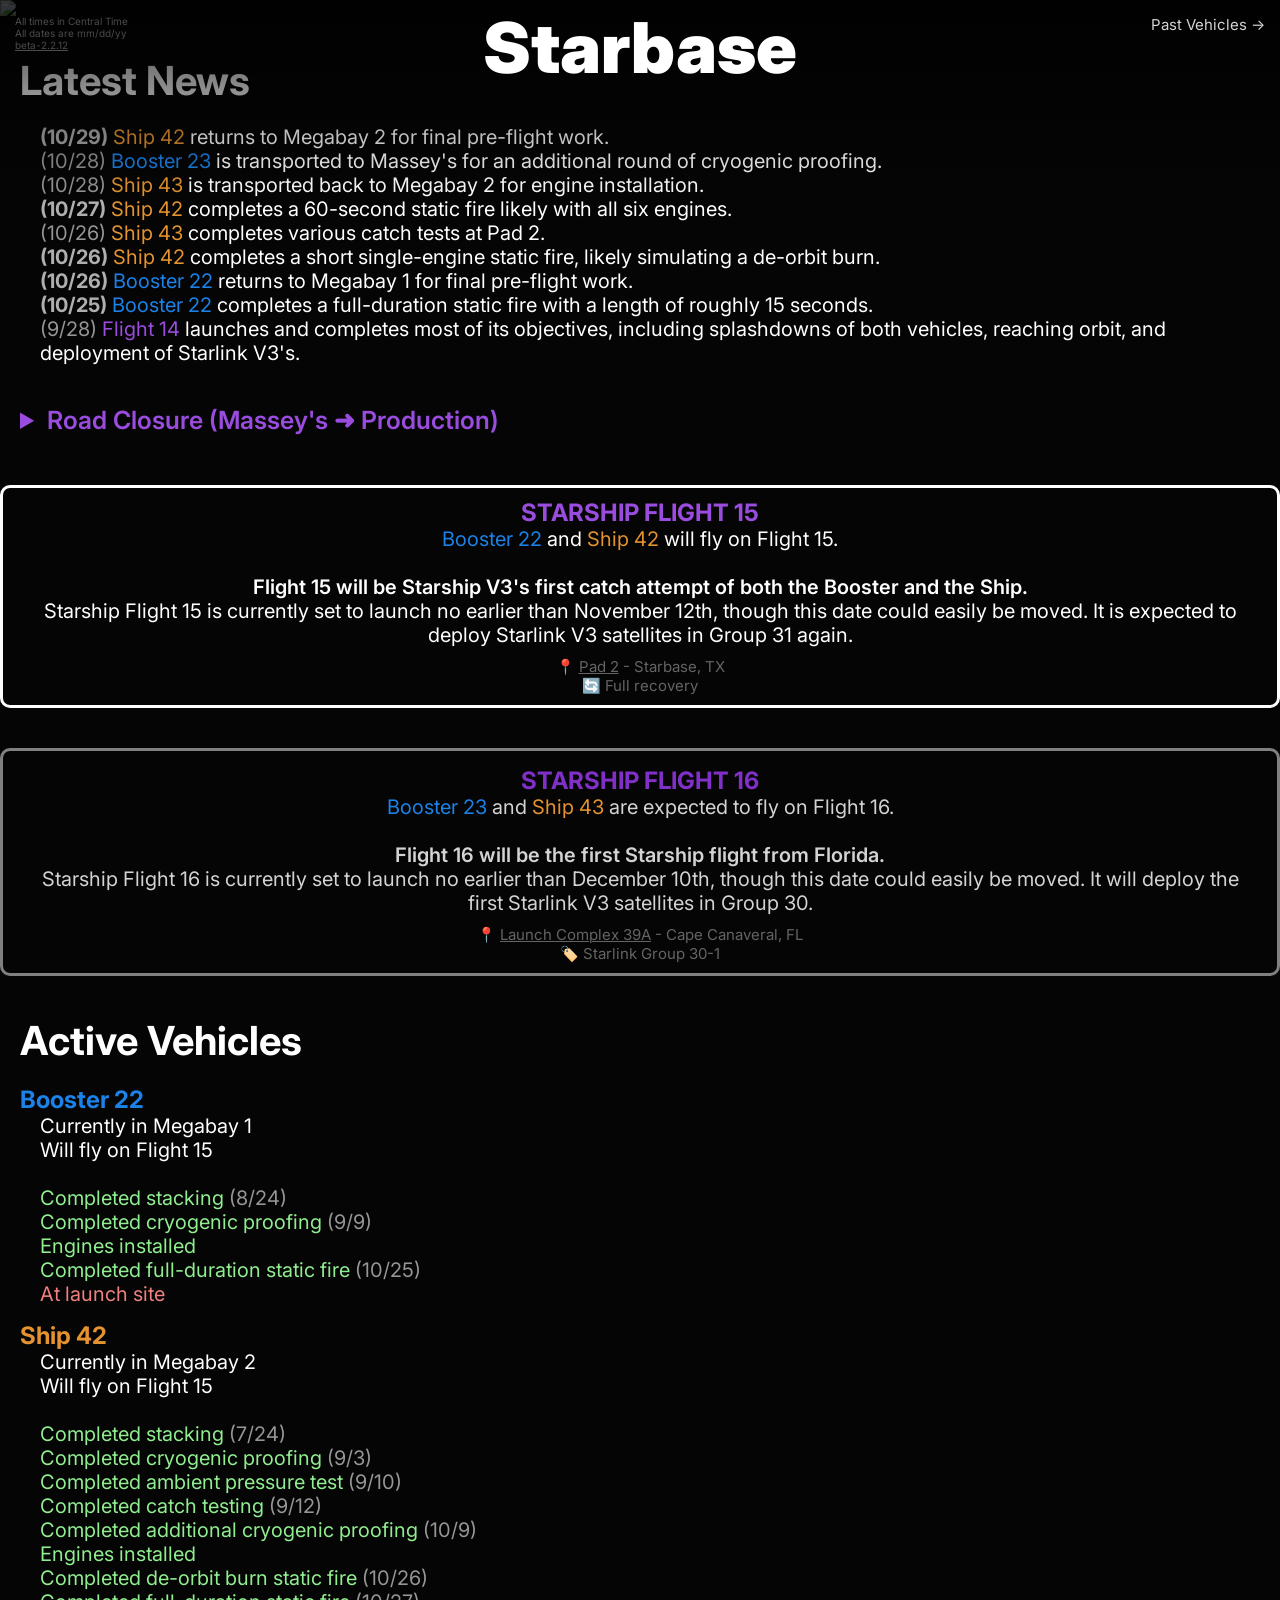
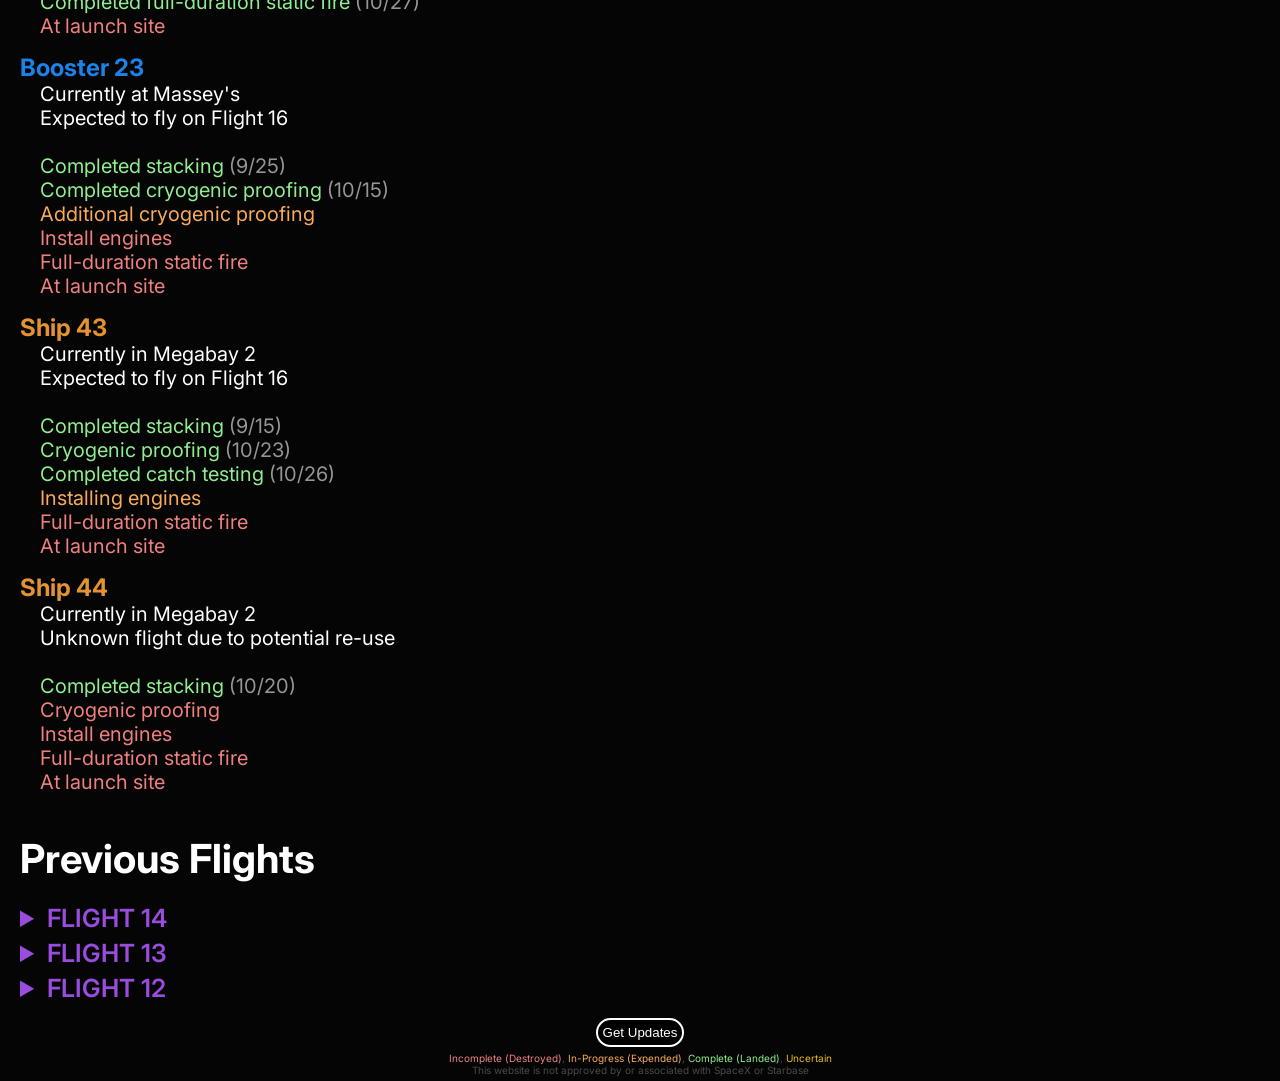
==== index.html @ aafb1eaa "beta-2.2.12 Flight 15 NET moved to November 12th" ====
<!DOCTYPE html>
<html>
<head>
<title>Starbase Updates</title>
<meta name="viewport" content="width=device-width, initial-scale=1.0">
<link href="https://fonts.googleapis.com/css2?family=Inter:ital,opsz,wght@0,14..32,100..900;1,14..32,100..900&family=Noto+Sans:ital,wght@0,100..900;1,100..900&display=swap" rel="stylesheet">
<link rel="stylesheet" href="stylesheet.css">
</head>

<body>
<div class="h-wrapper">
    <img src="img/none.png" class="headerimg">
    <h1>Starbase</h1>
    <p>All times in Central Time<br>All dates are mm/dd/yy<br><a href="https://github.com/BunkeredG/starbase-updates" class="a-source" id="ver-header"></a></p>
    <p class="right expand11"><a href="past-vehicles.html" class="a-wrapper a-whiten">Past Vehicles -></a></p>
</div>

<div class="fixed-header">
    <p id="id1" class="carousel"></p>
    <p id="id2" class="carousel"></p>
    <h2>Starbase</h2>
    <p class="right expand11"><a href="past-vehicles.html" class="a-wrapper a-whiten">Past Vehicles -></a></p>
</div>

<div id="update-banner" class="update-banner" style="cursor: pointer;" hidden>Page updated since last visit. Refresh for latest updates</div>

<div>
<h2>Latest News</h2>
<p class="n-item"><span class="b n-date">(10/29)</span> <span class="ship">Ship 42</span> returns to Megabay 2 for final pre-flight work.</p>
<p class="n-item"><span class="n-date">(10/28)</span> <span class="booster">Booster 23</span> is transported to Massey's for an additional round of cryogenic proofing.</p>
<p class="n-item"><span class="n-date">(10/28)</span> <span class="ship">Ship 43</span> is transported back to Megabay 2 for engine installation.</p>
<p class="n-item"><span class="b n-date">(10/27)</span> <span class="ship">Ship 42</span> completes a 60-second static fire likely with all six engines.</p>
<p class="n-item"><span class="n-date">(10/26)</span> <span class="ship">Ship 43</span> completes various catch tests at Pad 2.</p>
<p class="n-item"><span class="b n-date">(10/26)</span> <span class="ship">Ship 42</span> completes a short single-engine static fire, likely simulating a de-orbit burn.</p>
<p class="n-item"><span class="b n-date">(10/26)</span> <span class="booster">Booster 22</span> returns to Megabay 1 for final pre-flight work.</p>
<p class="n-item"><span class="b n-date">(10/25)</span> <span class="booster">Booster 22</span> completes a full-duration static fire with a length of roughly 15 seconds.</p>
<p class="n-item"><span class="n-date">(9/28)</span> <span class="launch">Flight 14</span> launches and completes most of its objectives, including splashdowns of both vehicles, reaching orbit, and deployment of Starlink V3's.</p>
</div>

<div id="closures">
<!-- <h3 class="launch">No planned closures</h3> -->

<!-- <details>
<summary class="dropdown-hover mayor-order">Mayor's Order</summary>
<pre>
<b>DATE</b> - September 28th, 4:00 AM to 10:00 AM
<b>PURPOSE</b> - Closure of road & beach access for the launch of Starship Flight 14
</pre>
</details> -->

<!-- <details>
<summary class="dropdown-hover">Road Closure (Pad -> Production)</summary>
<pre>
<b>DATE</b> - m d, xx:xx-xx:xx
<b>PURPOSE</b> - 
</pre>
</details> -->

<!-- <details>
<summary class="dropdown-hover beach-closure">Beach Closure</summary>
<pre>
<b>DATE</b> - m d, xx:xx-xx:xx
<b>PURPOSE</b> - 
</pre>
</details> -->
</div>

<div class="firstdiv centered-div">
<h3 class="launch">STARSHIP FLIGHT 15</h3>
<pre>
<span class="booster">Booster 22</span> and <span class="ship">Ship 42</span> will fly on Flight 15.

<b>Flight 15 will be Starship V3's first catch attempt of both the Booster and the Ship.</b><br>Starship Flight 15 is currently set to launch no earlier than November 12th, though this date could easily be moved. It is expected to deploy Starlink V3 satellites in Group 31 again.
<span class="p-sub sub-detail">📍 <a href="https://maps.app.goo.gl/tzyv1QAm8WyZ58Kr8" class="a-sub">Pad 2</a> - Starbase, TX<br>🔄 Full recovery</span></pre>
</div>

<div class="centered-div alt-centered-div">
<h3 class="launch">STARSHIP FLIGHT 16</h3>
<pre>
<span class="booster">Booster 23</span> and <span class="ship">Ship 43</span> are expected to fly on Flight 16.

<b>Flight 16 will be the first Starship flight from Florida.</b><br>Starship Flight 16 is currently set to launch no earlier than December 10th, though this date could easily be moved. It will deploy the first Starlink V3 satellites in Group 30.
<span class="p-sub sub-detail">📍 <a href="https://maps.app.goo.gl/aYxiTyx2fk4YAPZq9" class="a-sub">Launch Complex 39A</a> - Cape Canaveral, FL<br>🏷️ Starlink Group 30-1</span></pre>
</div>

<!-- <h3 class="launch">STARSHIP FLIGHT <span class="countdown" id="starship"></span></h3> -->
<!-- 📍 location<br>📅 date<br>🔄 return<br>🏷️ alias -->
<!-- <span class="p-small">Sources: <a href="https://www.fly.faa.gov/adv/adv_spt" target="_blank" class="a-source">FAA</a></span> -->
<!-- OLP-2 https://maps.app.goo.gl/tzyv1QAm8WyZ58Kr8, 39-A https://maps.app.goo.gl/aYxiTyx2fk4YAPZq9, OLP-1 https://maps.app.goo.gl/MtWHfqEe3jegbGAe9 -->

<div>
<h2>Active Vehicles</h2>

<h3 class="booster">Booster 22</h3>
<pre>
Currently in Megabay 1
Will fly on Flight 15

<span class="complete">Completed stacking <span class="n-date">(8/24)</span>
Completed cryogenic proofing <span class="n-date">(9/9)</span>
Engines installed
Completed full-duration static fire <span class="n-date">(10/25)</span></span>
<span class="incomplete">At launch site</span>
</pre>

<h3 class="ship">Ship 42</h3>
<pre>
Currently in Megabay 2
Will fly on Flight 15

<span class="complete">Completed stacking <span class="n-date">(7/24)</span>
Completed cryogenic proofing <span class="n-date">(9/3)</span>
Completed ambient pressure test <span class="n-date">(9/10)</span>
Completed catch testing <span class="n-date">(9/12)</span>
Completed additional cryogenic proofing <span class="n-date">(10/9)</span>
Engines installed
Completed de-orbit burn static fire <span class="n-date">(10/26)</span>
Completed full-duration static fire <span class="n-date">(10/27)</span></span>
<span class="incomplete">At launch site</span>
</pre>

<h3 class="booster">Booster 23</h3>
<pre>
Currently at Massey's
Expected to fly on Flight 16

<span class="complete">Completed stacking <span class="n-date">(9/25)</span>
Completed cryogenic proofing <span class="n-date">(10/15)</span></span>
<span class="in-progress">Additional cryogenic proofing</span>
<span class="incomplete">Install engines
Full-duration static fire
At launch site</span>
</pre>

<h3 class="ship">Ship 43</h3>
<pre>
Currently in Megabay 2
Expected to fly on Flight 16

<span class="complete">Completed stacking <span class="n-date">(9/15)</span>
Cryogenic proofing <span class="n-date">(10/23)</span>
Completed catch testing <span class="n-date">(10/26)</span></span>
<span class="in-progress">Installing engines</span>
<span class="incomplete">Full-duration static fire
At launch site</span>
</pre>

<h3 class="ship">Ship 44</h3>
<pre>
Currently in Megabay 2
Unknown flight due to potential re-use

<span class="complete">Completed stacking <span class="n-date">(10/20)</span></span>
<span class="incomplete">Cryogenic proofing
Install engines
Full-duration static fire
At launch site</span>
</pre>
</div>

<!-- <div>
<h2>Stands</h2>
<pre>
<b class="booster">Booster Cryo</b> -
<b class="booster">Booster Transport</b> -
<b class="ship">Ship Cryo</b> -
<b class="ship">Ship Transport</b> -
<b class="ship">Ship Static Fire</b> -
</pre>
</div> -->

<div>
<h2>Previous Flights</h2>
<details>
<summary class="dropdown-hover">FLIGHT 14</summary>
<pre>
<a class="a-none" href="past-vehicles.html#booster-21"><span class="in-progress">Booster 21</span></a> and <a class="a-none" href="past-vehicles.html#ship-41"><span class="in-progress">Ship 41</span></a> flew on Flight 14 on September 28th, 2026.

Flight 14 was the first orbital flight of Starship. Booster 21 lost one engine during the ascent burn and another during an otherwise successful boostback burn. It then executed a successful landing burn and simulated being caught by the chopsticks, a first for Starship V3. Ship 41, even though it lost one of its RVAC engines, successfully reached orbit and deployed the first operational Starlink V3 satellites. Ship 41 only completed 2 of its planned 6 orbits due to a lack of confidence in the stability of the remaining engines. It completed its deobrit burn and splashed down off the coast of Hawaii, a planned contingency location.
</pre>
</details>

<details>
<summary class="dropdown-hover">FLIGHT 13</summary>
<pre>
<a class="a-none" href="past-vehicles.html#booster-20"><span class="incomplete">Booster 20</span></a> and <a class="a-none" href="past-vehicles.html#ship-40"><span class="retired">Ship 40</span></a> flew on Flight 13 on July 24th, 2026.

Flight 13 was the second test of Starship V3. Booster 20 completed most of its boostback burn, shutting down near the end due to potential ice clogging, and then failed to relight 5 of the planned 13 engines for its landing burn, resulting in a hard splashdown. Ship 40 successfully deployed real Starlink V3 satellites (though, since the flight path was suborbital, they did not join the constellation) for the first time, relit an engine in space, and splashed down in the Indian Ocean soft enough to remain in one piece.
</pre>
</details>

<details>
<summary class="dropdown-hover">FLIGHT 12</summary>
<pre>
<a class="a-none" href="past-vehicles.html#booster-19"><span class="incomplete">Booster 19</span></a> and <a class="a-none" href="past-vehicles.html#ship-39"><span class="in-progress">Ship 39</span></a> flew on Flight 12 on May 22nd, 2026.

Flight 12 was the first test flight of Starship V3. One Raptor 3 engine flamed out on ascent and, after stage separation, Booster 19 was unable to perform its boostback burn. One of Ship 39's RVAC engines flamed out on ascent, but despite that the rest of the flight was successful, deploying dummy Starlink V3 satellites before splashing down in the Indian Ocean.
</pre>
</details>
</div>

<div class="footer">
<button class="f-button" id="permissions">Get Updates</button>
<p class="p-small"><span class="incomplete">Incomplete (Destroyed)</span>, <span class="in-progress">In-Progress (Expended)</span>, <span class="complete">Complete (Landed)</span>, <span style="color: rgb(235, 188, 18);">Uncertain</span></p>
<p class="p-small">This website is not approved by or associated with SpaceX or Starbase</p>
</div>

<script src="script.js"></script>
</body>
</html>
---- stylesheet.css ----
html {
    -webkit-text-size-adjust: 100%;
    text-size-adjust: 100%;
    font-family: 'Inter';
}

body {
    background-color: rgb(5, 5, 5);
    color: white;
    margin: 0;
}

h1 {
    text-align: center;
    color: white;
    font-weight: 900;
    font-size: clamp(28px, 8vw, 70px);
    position: absolute;
    z-index: 10;
    top: 5px;
    left: 50%;
    transform: translateX(-50%);
    width: fit-content;
    margin: 0;
}

h2 {
    font-size: 40px;
    font-weight: 700;
    margin-bottom: 20px;
}

h3 {
    font-size: 24px;
    margin-top: 15px;
    margin-bottom: 0;
}

.update-banner {
    text-align: center;
    margin-top: 20px;
    font-size: 30px;
    font-weight: 700;
    padding: 5px;
    background-color: darkgoldenrod;
}

.carousel {
    opacity: 0;
    visibility: hidden;
    pointer-events: none;
    transition: opacity 1s, visibility 1s;
}

.carousel.visible {
    opacity: 1;
    visibility: visible;
    transition: opacity 2s, visibility 2s;
}

.fixed-header {
    opacity: 0;
    visibility: hidden;
    transition: opacity 0.2s, visibility 0.2s;
    background-color: rgb(0, 0, 0);
    position: fixed;
    z-index: 14;
    top: 0;
    left: 0;
    right: 0;
    height: 50px;
    margin: 0;
    padding: 5px 0;
    border-bottom: 1px white dashed;
}

.fixed-header.visible {
    opacity: 1;
    visibility: visible;
}

.fixed-header h2 {
    text-align: center;
    font-size: clamp(28px, 8vw, 40px);
    position: absolute;
    z-index: 15;
    left: 50%;
    top: 50%;
    transform: translate(-50%, -50%);
    width: fit-content;
    margin: 0;
}

.fixed-header p {
    font-size: clamp(5px, 3vw, 15px);
    z-index: 15;
    position: absolute;
    top: 50%;
    left: 15px;
    right: 0;
    margin: 0;
    width: fit-content;
    transform: translateY(-50%);
}

.fixed-header .right {
    text-align: right;
    position: absolute;
    left: auto;
    right: 15px;
}

.h-wrapper p {
    font-size: clamp(5px, 2vw, 10px);
    color: rgb(75, 75, 75);
    position: absolute;
    z-index: 10;
    top: 15px;
    left: 15px;
    right: 0;
    margin: 0;
    width: fit-content;
}

.a-wrapper {
    font-size: clamp(10px, 2vw, 15px);
    text-decoration: none;
}

.h-wrapper .right {
    text-align: right;
    left: auto;
    right: 15px;
}

.n-item {
    font-family: 'Inter';
    font-weight: 400;
    font-size: 20px;
    margin-top: 0;
    margin-bottom: 10px;
    white-space: pre-wrap;
    word-wrap: break-word;
    padding-left: 1em;
    margin: 0;
}

@media (max-width: 600px) {
    .n-item {
        margin-bottom: 1em;
    }
}

.n-date {
    color: rgb(150, 150, 150);
}

.b {
    font-weight: 700;
    color: rgb(175, 175, 175);
}

.sub-detail {
    display: block;
    color: rgb(75, 75, 75);
    padding-top: 10px;
    margin-block: 0;
}

img {
    width: 100%;
    height: auto;
}

details {
    margin-top: 5px;
    margin-bottom: 5px;
    width: fit-content;
}

.dropdown-hover {
    cursor: pointer;
}

summary {
    font-weight: 600;
    font-size: 25px;
    width: fit-content;
    color: #994cde;
    -webkit-user-select: none; /* Safari */
    -ms-user-select: none; /* IE 10 and IE 11 */
    user-select: none; /* Standard syntax */
    transition: 0.4s;
    scale: 1;
}

@media (hover: hover) and (pointer: fine) {
    summary:hover {
        scale: 1.03;
    }

    .mayor-order:hover {
        color: #eb52a1;
    }

    .beach-closure:hover {
        color: #f063d8;
    }

    summary:hover {
        color: #b974f5;
    }

    .ship-hover:hover {
        color: #eba652;
    }

    .booster-hover:hover {
        color: #3e98f2;
    }

    .f-button:hover {
        color: black;
        background-color: white;
        scale: 1.1;
        cursor: pointer;
    }

    .grow-link:hover {
        scale: 1.05;
        color: rgb(80, 147, 235);
    }

    .expand11:hover {
        cursor: pointer;
        scale: 1.1;
    }

    .a-whiten:hover {
        color: white;
    }
}

.mayor-order {
    color: #e8258a;
}

.beach-closure {
    color: #d73cbd;
}

pre {
    font-family: 'Inter';
    font-weight: 400;
    font-size: 20px;
    margin-top: 0;
    margin-bottom: 10px;
    white-space: pre-wrap;
    word-wrap: break-word;
    padding-left: 1em;
}

.centered-div pre {
    padding-left: 0;
}

b {
    font-weight: 600;
}

.h-wrapper {
    position: relative;
    margin: 0;
    padding: 0;
}

.h-wrapper::after {
    content: '';
    position: absolute;
    top: 0;
    left: 0;
    right: 0;
    height: 200px;
    background: linear-gradient(to bottom, rgba(0, 0, 0, 0.8), transparent);
    pointer-events: none;
    z-index: 1;
}

.headerimg {
    display: block;
}

.firstdiv {
    margin-top: 50px;
}

div {
    margin-top: 40px;
    padding: 0 20px;
}

.centered-div {
    text-align: center;
    border: 3px white solid;
    border-radius: 10px;
}

.centered-div h3 {
    margin: 0;
    padding-top: 10px;
}

.alt-centered-div {
    border: 3px gray solid;
    padding-top: 5px;
}

.alt-centered-div h3 {
    color: #802fc7;
}

.alt-centered-div pre {
    color: lightgray;
}

.f-button {
    margin: auto;
    margin-top: 10px;
    margin-bottom: 5px;
    display: block;
    padding: 5px;
    border-radius: 15px;
    background-color: black;
    border: 2px white solid;
    color: white;
    scale: 1;
    transition: 0.2s;
}

.footer {
    margin-top: 15px;
    text-align: center;
    padding-bottom: 5px;
}

.booster {
    color: #1b82e8;
}

.ship {
    color: #e49330;
}

.launch {
    color: #994cde;
}

.launchpad {
    color: #e14040
}

.countdown {
    color: rgb(17, 207, 228);
}

.p-small {
    color: rgb(75, 75, 75);
    font-size: 10px;
    margin: 0;
}

.p-sub {
    color: rgb(100, 100, 100);
    font-size: 15px;
    margin: 0;
}

a {
    color: lightgray;
    text-decoration-color: lightgray;
    text-decoration-thickness: 1px;
}

.a-source {
    color: rgb(75, 75, 75);
    text-decoration-color: rgb(75, 75, 75);
}

.a-none {
    color: auto;
    text-decoration-color: auto;
}

.a-sub {
    color: rgb(100, 100, 100);
    text-decoration-color: rgb(100, 100, 100);
}

.grow-link {
    scale: 1;
    color: auto;
    transition: 0.3s;
}

.complete {
    color: lightgreen;
}

.in-progress {
    color: rgb(249, 170, 91);
}

.incomplete {
    color: lightcoral
}

.uncertain {
    color: rgb(235, 188, 18);
    font-style: italic;
}

.if-necessary {
    color: rgb(188, 21, 191);
    font-style: italic;
}

.retired {
    color: rgb(155, 155, 155);
}

.booster-s {
    color: rgb(54, 184, 228);
}

.ship-s {
    color: rgb(237, 162, 101);
}

.booster-launch-p {
    font-weight: 500;
    color: rgb(192, 233, 248);
}

.ship-launch-p {
    font-weight: 500;
    color: rgb(248, 214, 192)
}

.expand11 {
    display: inline-block;
    scale: 1;
    transition: 0.3s;
}

.a-whiten {
    color: lightgray;
    transition: 0.3s;
}
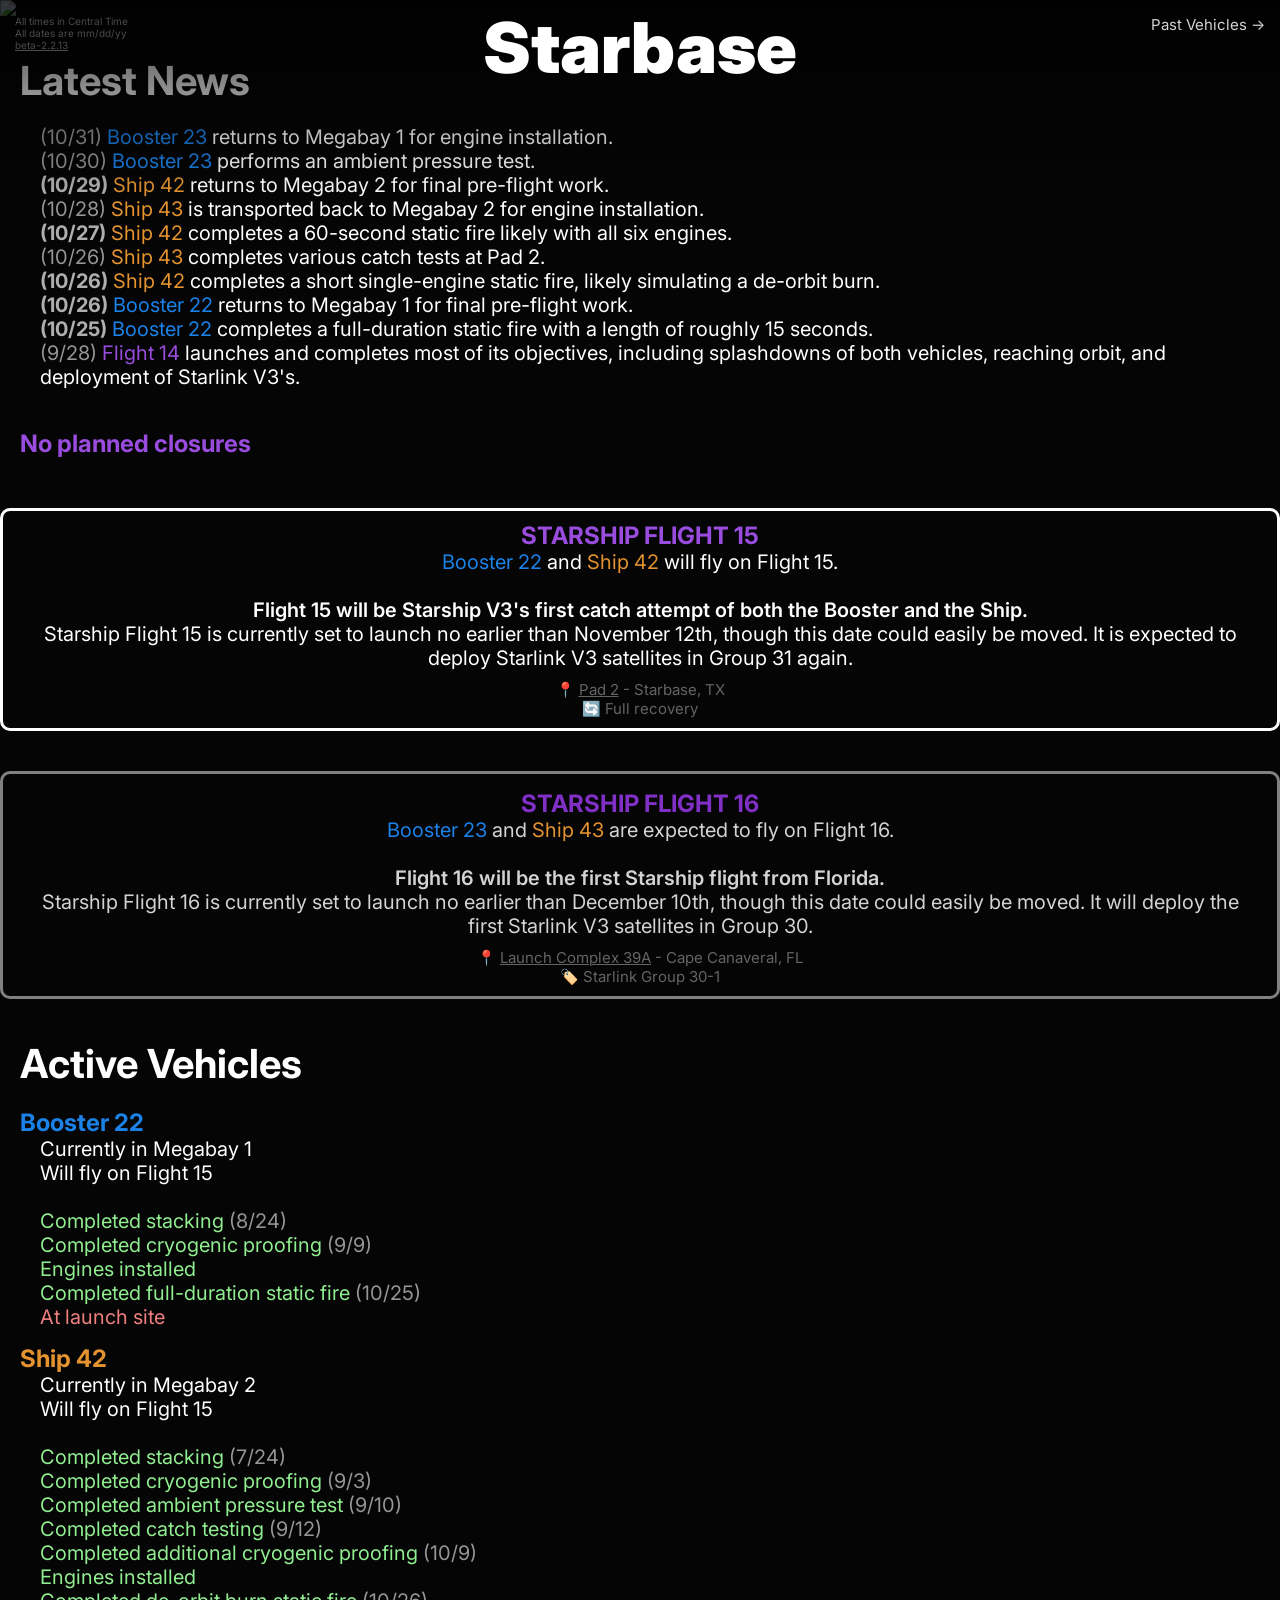
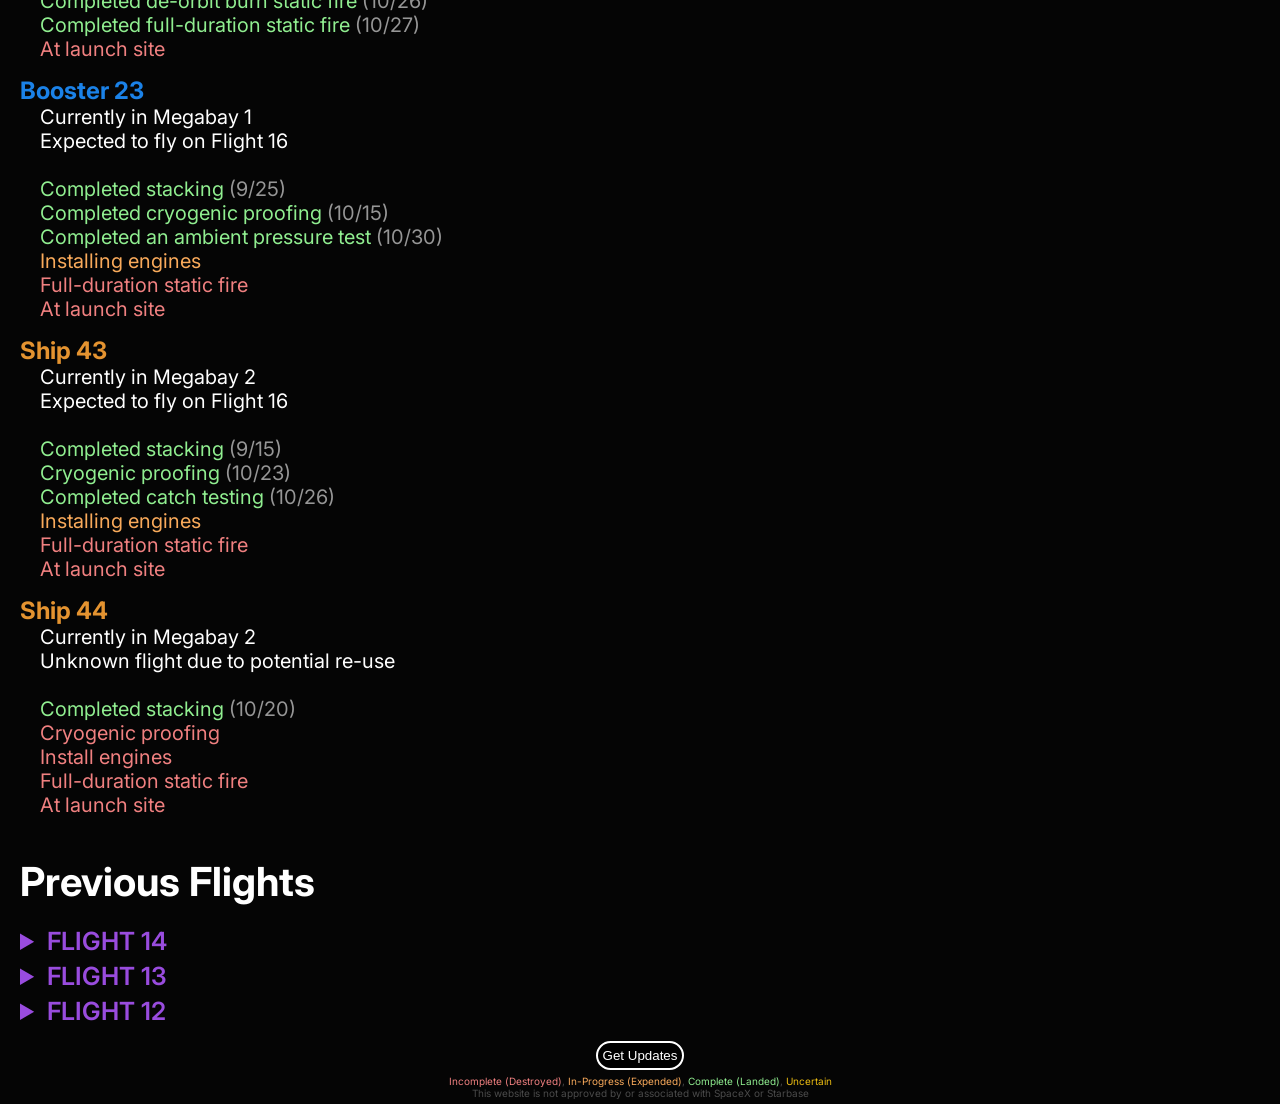
==== commit efd3f375: "beta-2.2.13 Booster 23 returns to Megabay 1 for engine installation following an ambient pressure te" ====
--- a/index.html
+++ b/index.html
@@ -26,8 +26,9 @@
 
 <div>
 <h2>Latest News</h2>
+<p class="n-item"><span class="n-date">(10/31)</span> <span class="booster">Booster 23</span> returns to Megabay 1 for engine installation.</p>
+<p class="n-item"><span class="n-date">(10/30)</span> <span class="booster">Booster 23</span> performs an ambient pressure test.</p>
 <p class="n-item"><span class="b n-date">(10/29)</span> <span class="ship">Ship 42</span> returns to Megabay 2 for final pre-flight work.</p>
-<p class="n-item"><span class="n-date">(10/28)</span> <span class="booster">Booster 23</span> is transported to Massey's for an additional round of cryogenic proofing.</p>
 <p class="n-item"><span class="n-date">(10/28)</span> <span class="ship">Ship 43</span> is transported back to Megabay 2 for engine installation.</p>
 <p class="n-item"><span class="b n-date">(10/27)</span> <span class="ship">Ship 42</span> completes a 60-second static fire likely with all six engines.</p>
 <p class="n-item"><span class="n-date">(10/26)</span> <span class="ship">Ship 43</span> completes various catch tests at Pad 2.</p>
@@ -121,14 +122,14 @@
 
 <h3 class="booster">Booster 23</h3>
 <pre>
-Currently at Massey's
+Currently in Megabay 1
 Expected to fly on Flight 16
 
 <span class="complete">Completed stacking <span class="n-date">(9/25)</span>
-Completed cryogenic proofing <span class="n-date">(10/15)</span></span>
-<span class="in-progress">Additional cryogenic proofing</span>
-<span class="incomplete">Install engines
-Full-duration static fire
+Completed cryogenic proofing <span class="n-date">(10/15)</span>
+Completed an ambient pressure test <span class="n-date">(10/30)</span></span>
+<span class="in-progress">Installing engines</span>
+<span class="incomplete">Full-duration static fire
 At launch site</span>
 </pre>
 
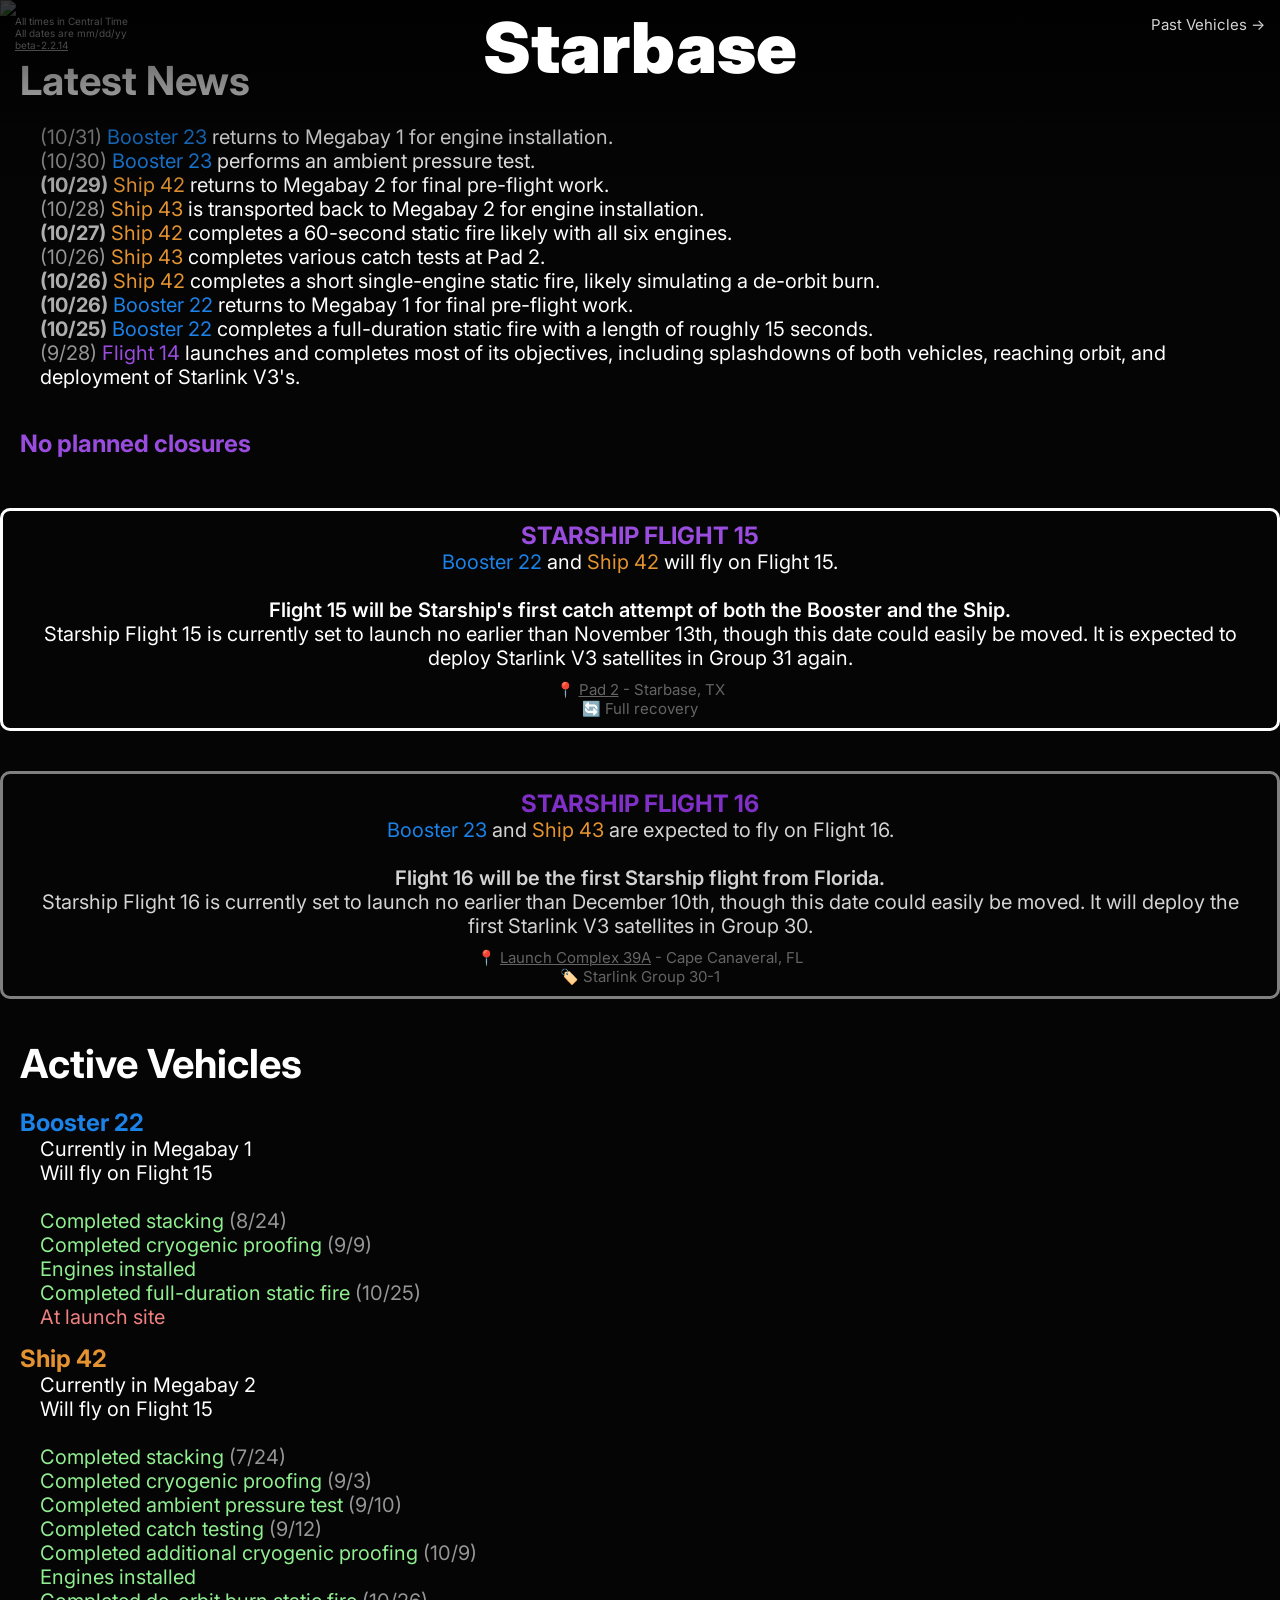
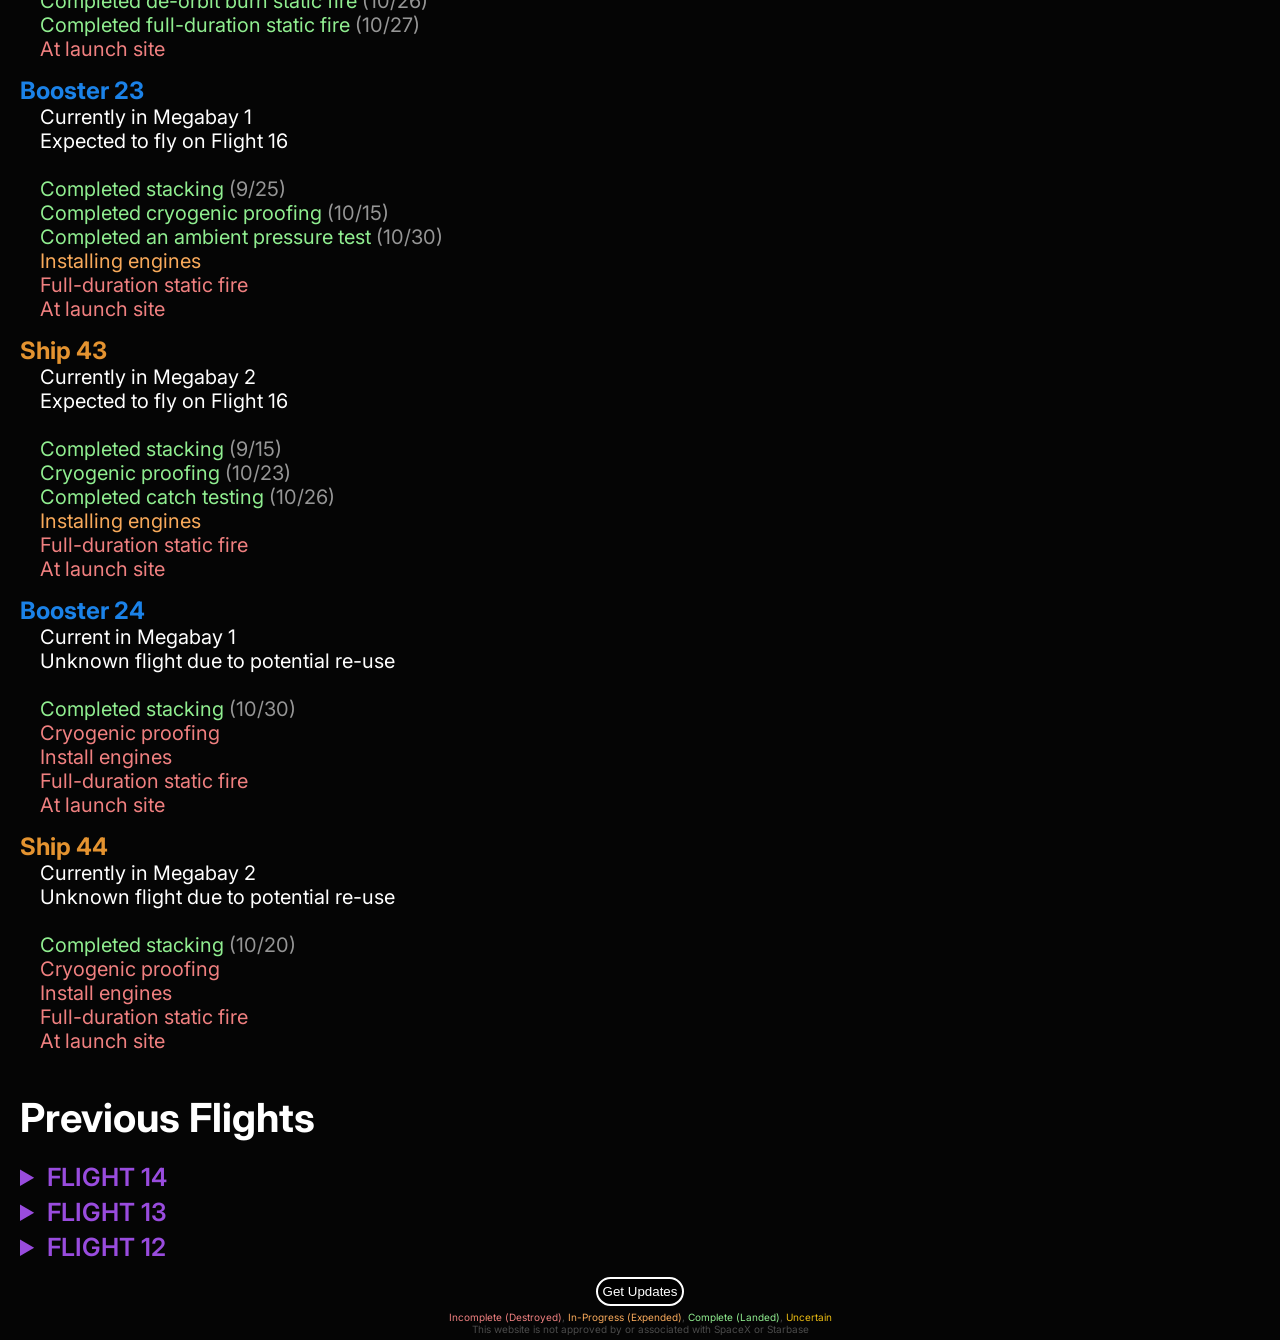
==== commit 60a03baf: "beta-2.2.14 Booster 24 completed stacking and has been added. Flight 15 has been pushed one day to t" ====
--- a/index.html
+++ b/index.html
@@ -71,7 +71,7 @@
 <pre>
 <span class="booster">Booster 22</span> and <span class="ship">Ship 42</span> will fly on Flight 15.
 
-<b>Flight 15 will be Starship V3's first catch attempt of both the Booster and the Ship.</b><br>Starship Flight 15 is currently set to launch no earlier than November 12th, though this date could easily be moved. It is expected to deploy Starlink V3 satellites in Group 31 again.
+<b>Flight 15 will be Starship's first catch attempt of both the Booster and the Ship.</b><br>Starship Flight 15 is currently set to launch no earlier than November 13th, though this date could easily be moved. It is expected to deploy Starlink V3 satellites in Group 31 again.
 <span class="p-sub sub-detail">📍 <a href="https://maps.app.goo.gl/tzyv1QAm8WyZ58Kr8" class="a-sub">Pad 2</a> - Starbase, TX<br>🔄 Full recovery</span></pre>
 </div>
 
@@ -146,6 +146,18 @@
 At launch site</span>
 </pre>
 
+<h3 class="booster">Booster 24</h3>
+<pre>
+Current in Megabay 1
+Unknown flight due to potential re-use
+
+<span class="complete">Completed stacking <span class="n-date">(10/30)</span></span>
+<span class="incomplete">Cryogenic proofing
+Install engines
+Full-duration static fire
+At launch site</span>
+</pre>
+
 <h3 class="ship">Ship 44</h3>
 <pre>
 Currently in Megabay 2
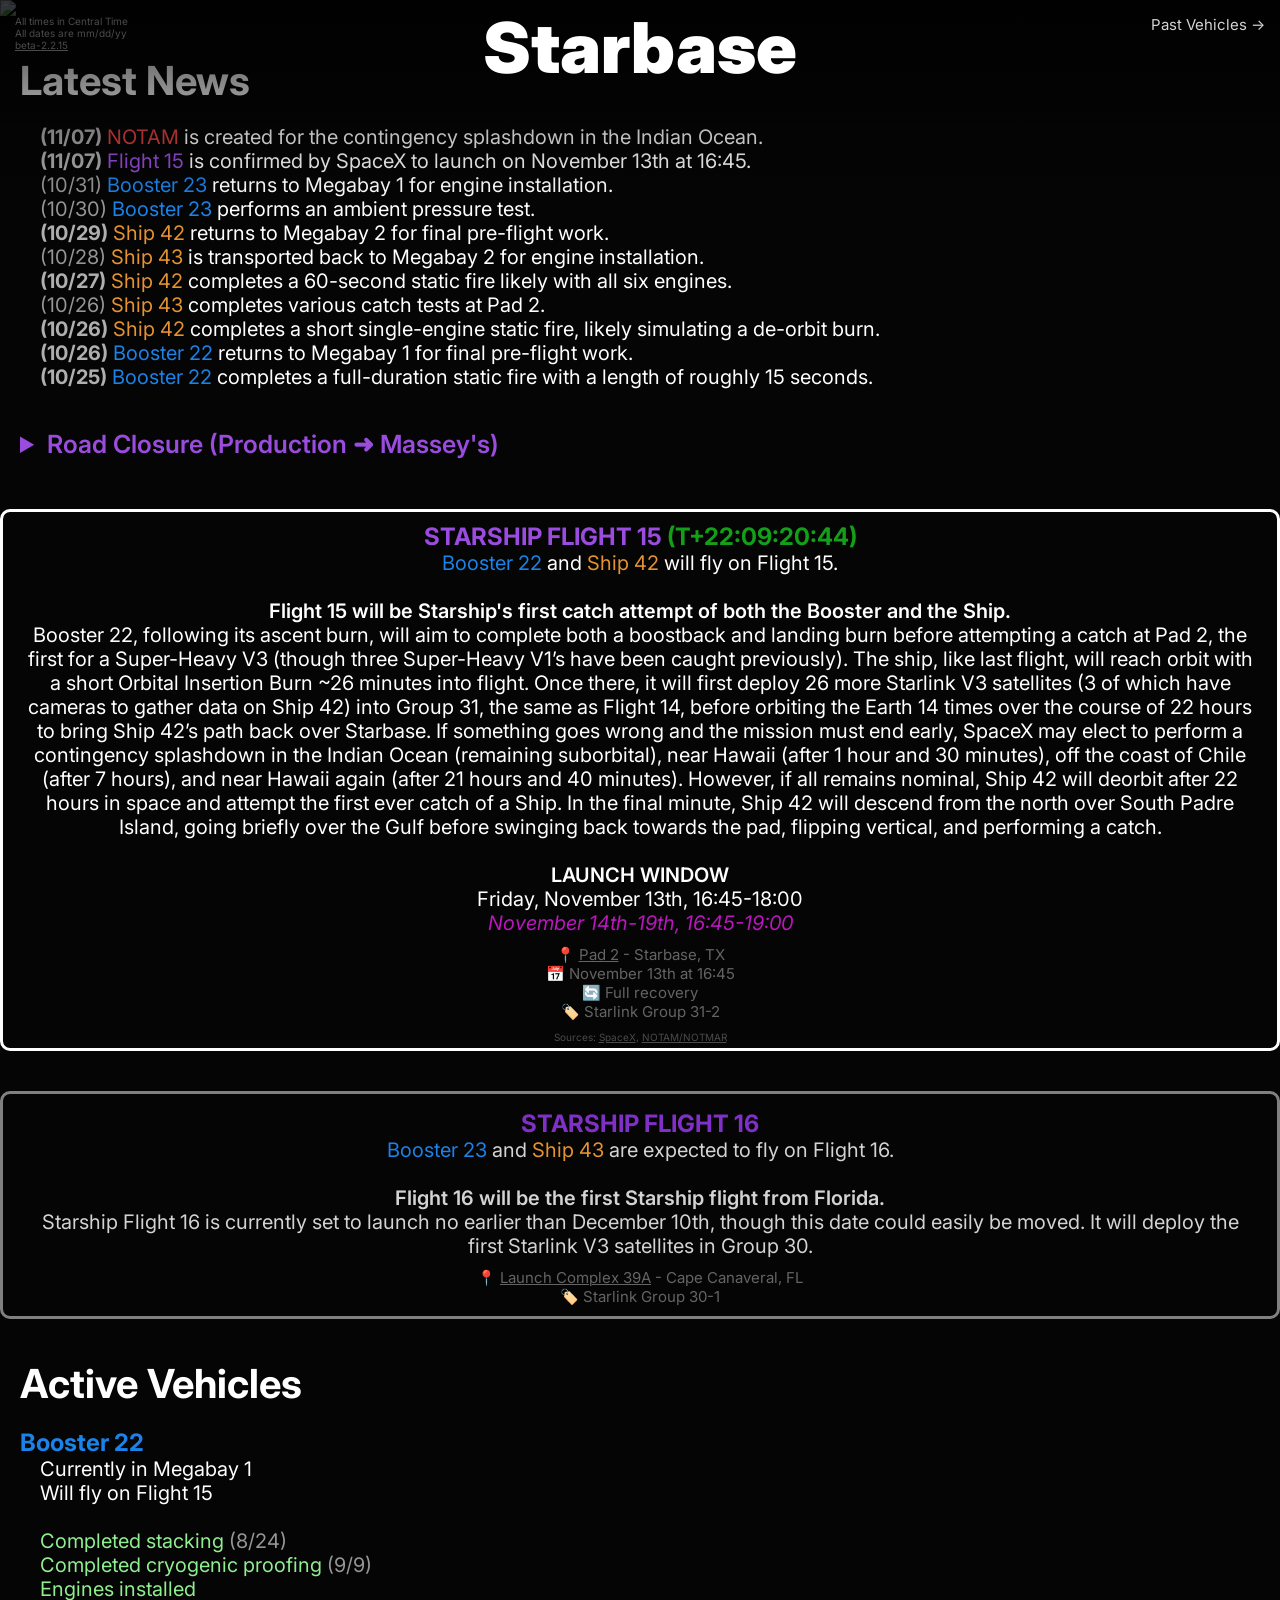
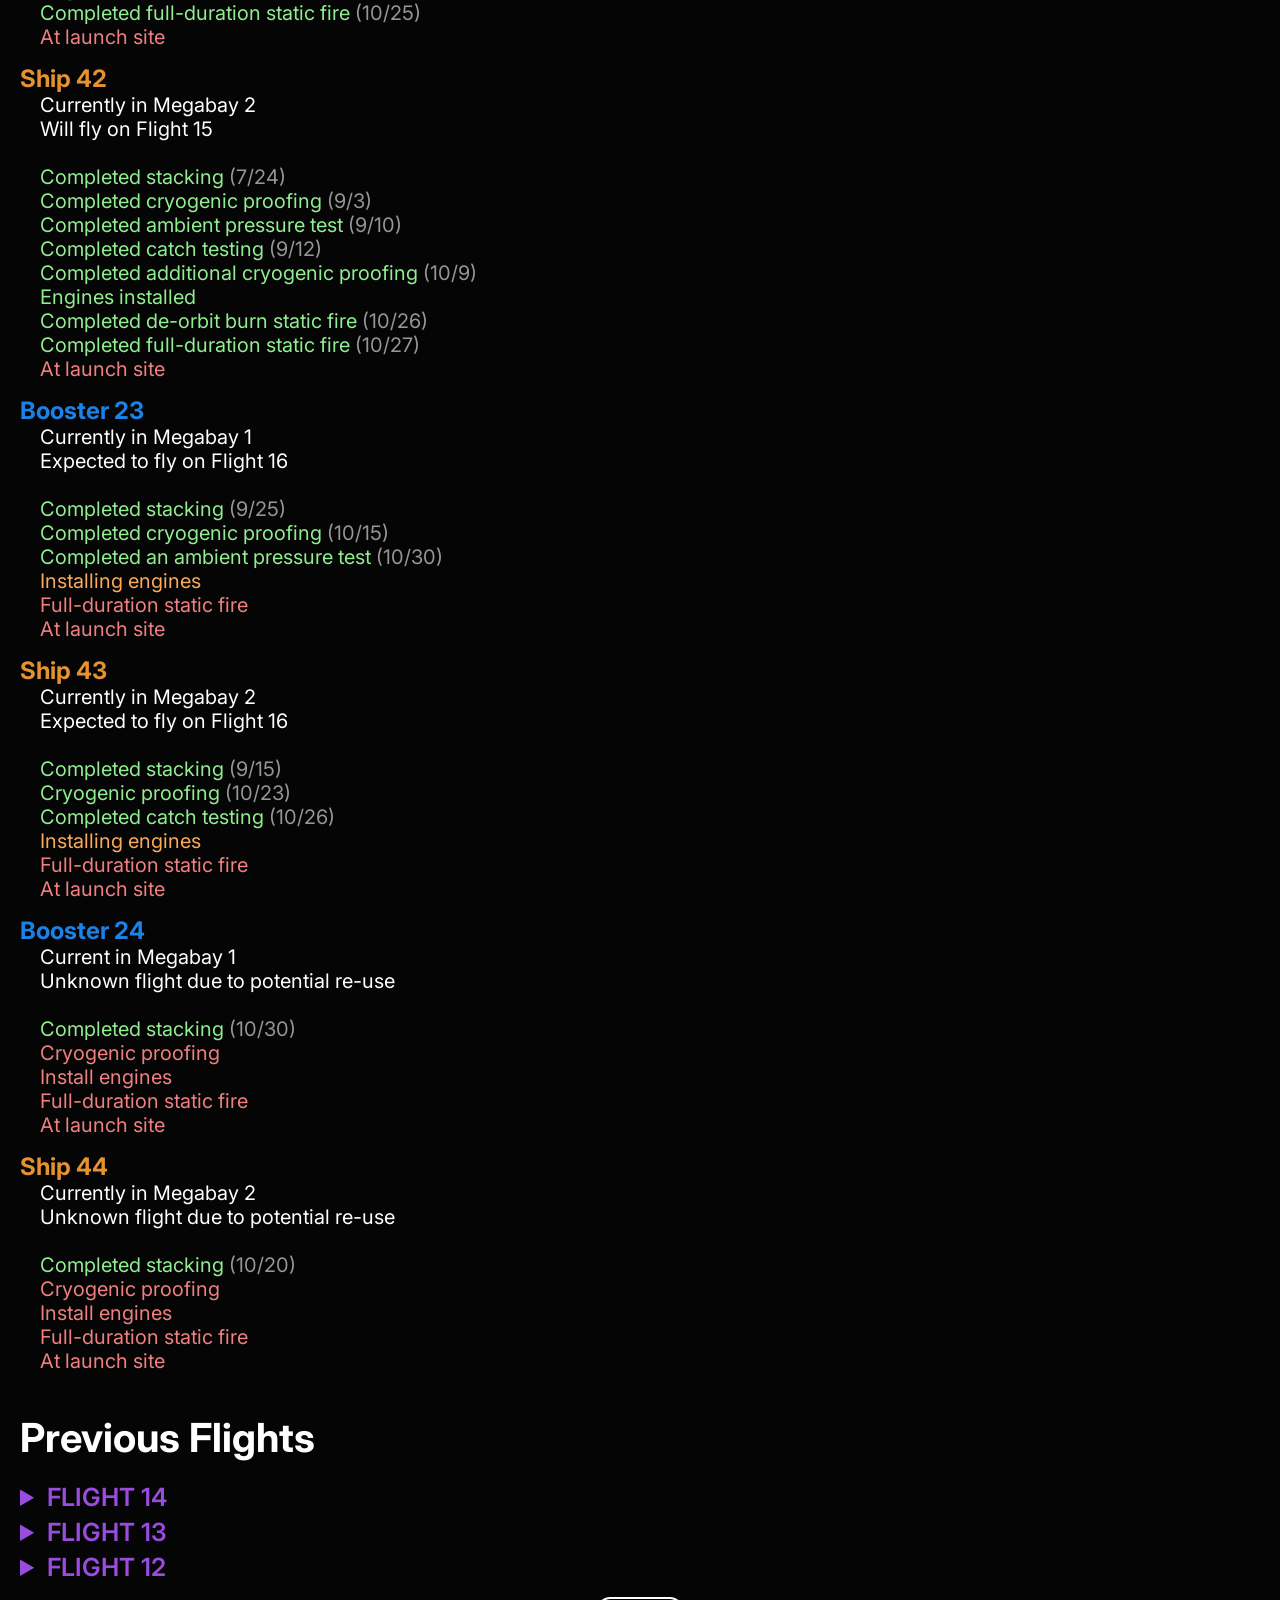
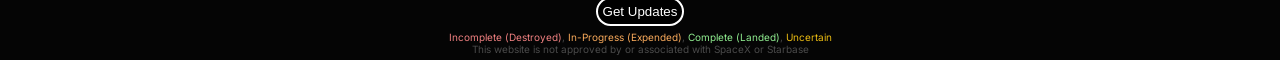
==== commit 2a6d8fa9: "beta-2.2.15 - SpaceX confirms Flight 15 for November 13th at 16:45 - NOTAM for contingency splashdow" ====
--- a/index.html
+++ b/index.html
@@ -11,7 +11,7 @@
 <div class="h-wrapper">
     <img src="img/none.png" class="headerimg">
     <h1>Starbase</h1>
-    <p>All times in Central Time<br>All dates are mm/dd/yy<br><a href="https://github.com/BunkeredG/starbase-updates" class="a-source" id="ver-header"></a></p>
+    <p>All times in Central Time<br>All dates are mm/dd/yy<br><a href="https://github.com/BunkeredG/starbase-updates" target="_blank" class="a-source" id="ver-header"></a></p>
     <p class="right expand11"><a href="past-vehicles.html" class="a-wrapper a-whiten">Past Vehicles -></a></p>
 </div>
 
@@ -26,6 +26,8 @@
 
 <div>
 <h2>Latest News</h2>
+<p class="n-item"><span class="b n-date">(11/07)</span> <span class="launchpad">NOTAM</span> is created for the contingency splashdown in the Indian Ocean.</p>
+<p class="n-item"><span class="b n-date">(11/07)</span> <span class="launch">Flight 15</span> is confirmed by SpaceX to launch on November 13th at 16:45.</p>
 <p class="n-item"><span class="n-date">(10/31)</span> <span class="booster">Booster 23</span> returns to Megabay 1 for engine installation.</p>
 <p class="n-item"><span class="n-date">(10/30)</span> <span class="booster">Booster 23</span> performs an ambient pressure test.</p>
 <p class="n-item"><span class="b n-date">(10/29)</span> <span class="ship">Ship 42</span> returns to Megabay 2 for final pre-flight work.</p>
@@ -35,7 +37,6 @@
 <p class="n-item"><span class="b n-date">(10/26)</span> <span class="ship">Ship 42</span> completes a short single-engine static fire, likely simulating a de-orbit burn.</p>
 <p class="n-item"><span class="b n-date">(10/26)</span> <span class="booster">Booster 22</span> returns to Megabay 1 for final pre-flight work.</p>
 <p class="n-item"><span class="b n-date">(10/25)</span> <span class="booster">Booster 22</span> completes a full-duration static fire with a length of roughly 15 seconds.</p>
-<p class="n-item"><span class="n-date">(9/28)</span> <span class="launch">Flight 14</span> launches and completes most of its objectives, including splashdowns of both vehicles, reaching orbit, and deployment of Starlink V3's.</p>
 </div>
 
 <div id="closures">
@@ -67,12 +68,17 @@
 </div>
 
 <div class="firstdiv centered-div">
-<h3 class="launch">STARSHIP FLIGHT 15</h3>
+<h3 class="launch">STARSHIP FLIGHT 15 <span class="countdown" id="starship"></h3>
 <pre>
 <span class="booster">Booster 22</span> and <span class="ship">Ship 42</span> will fly on Flight 15.
 
-<b>Flight 15 will be Starship's first catch attempt of both the Booster and the Ship.</b><br>Starship Flight 15 is currently set to launch no earlier than November 13th, though this date could easily be moved. It is expected to deploy Starlink V3 satellites in Group 31 again.
-<span class="p-sub sub-detail">📍 <a href="https://maps.app.goo.gl/tzyv1QAm8WyZ58Kr8" class="a-sub">Pad 2</a> - Starbase, TX<br>🔄 Full recovery</span></pre>
+<b>Flight 15 will be Starship's first catch attempt of both the Booster and the Ship.</b><br>Booster 22, following its ascent burn, will aim to complete both a boostback and landing burn before attempting a catch at Pad 2, the first for a Super-Heavy V3 (though three Super-Heavy V1’s have been caught previously). The ship, like last flight, will reach orbit with a short Orbital Insertion Burn ~26 minutes into flight. Once there, it will first deploy 26 more Starlink V3 satellites (3 of which have cameras to gather data on Ship 42) into Group 31, the same as Flight 14, before orbiting the Earth 14 times over the course of 22 hours to bring Ship 42’s path back over Starbase. If something goes wrong and the mission must end early, SpaceX may elect to perform a contingency splashdown in the Indian Ocean (remaining suborbital), near Hawaii (after 1 hour and 30 minutes), off the coast of Chile (after 7 hours), and near Hawaii again (after 21 hours and 40 minutes). However, if all remains nominal, Ship 42 will deorbit after 22 hours in space and attempt the first ever catch of a Ship. In the final minute, Ship 42 will descend from the north over South Padre Island, going briefly over the Gulf before swinging back towards the pad, flipping vertical, and performing a catch.
+
+<b>LAUNCH WINDOW</b>
+Friday, November 13th, 16:45-18:00
+<span class="if-necessary">November 14th-19th, 16:45-19:00</span>
+<span class="p-sub sub-detail">📍 <a href="https://maps.app.goo.gl/tzyv1QAm8WyZ58Kr8" target="_blank" class="a-sub">Pad 2</a> - Starbase, TX<br>📅 November 13th at 16:45<br>🔄 Full recovery<br>🏷️ Starlink Group 31-2</span></pre>
+<span class="p-source">Sources: <a href="https://www.spacex.com/launches/starship-flight-15" target="_blank" class="a-source">SpaceX</a>, <a href="https://space-notices.com/entry/launch-starship-flight-15" target="_blank" class="a-source">NOTAM/NOTMAR</a></span>
 </div>
 
 <div class="centered-div alt-centered-div">
@@ -81,12 +87,12 @@
 <span class="booster">Booster 23</span> and <span class="ship">Ship 43</span> are expected to fly on Flight 16.
 
 <b>Flight 16 will be the first Starship flight from Florida.</b><br>Starship Flight 16 is currently set to launch no earlier than December 10th, though this date could easily be moved. It will deploy the first Starlink V3 satellites in Group 30.
-<span class="p-sub sub-detail">📍 <a href="https://maps.app.goo.gl/aYxiTyx2fk4YAPZq9" class="a-sub">Launch Complex 39A</a> - Cape Canaveral, FL<br>🏷️ Starlink Group 30-1</span></pre>
+<span class="p-sub sub-detail">📍 <a href="https://maps.app.goo.gl/aYxiTyx2fk4YAPZq9" target="_blank" class="a-sub">Launch Complex 39A</a> - Cape Canaveral, FL<br>🏷️ Starlink Group 30-1</span></pre>
 </div>
 
 <!-- <h3 class="launch">STARSHIP FLIGHT <span class="countdown" id="starship"></span></h3> -->
 <!-- 📍 location<br>📅 date<br>🔄 return<br>🏷️ alias -->
-<!-- <span class="p-small">Sources: <a href="https://www.fly.faa.gov/adv/adv_spt" target="_blank" class="a-source">FAA</a></span> -->
+<!-- <span class="p-source">Sources: <a href="https://www.fly.faa.gov/adv/adv_spt" target="_blank" class="a-source">FAA</a></span> -->
 <!-- OLP-2 https://maps.app.goo.gl/tzyv1QAm8WyZ58Kr8, 39-A https://maps.app.goo.gl/aYxiTyx2fk4YAPZq9, OLP-1 https://maps.app.goo.gl/MtWHfqEe3jegbGAe9 -->
 
 <div>
--- a/stylesheet.css
+++ b/stylesheet.css
@@ -369,6 +369,13 @@
     margin: 0;
 }
 
+.p-source {
+    color: rgb(75, 75, 75);
+    font-size: 10px;
+    display: block;
+    padding-bottom: 5px;
+}
+
 .p-sub {
     color: rgb(100, 100, 100);
     font-size: 15px;
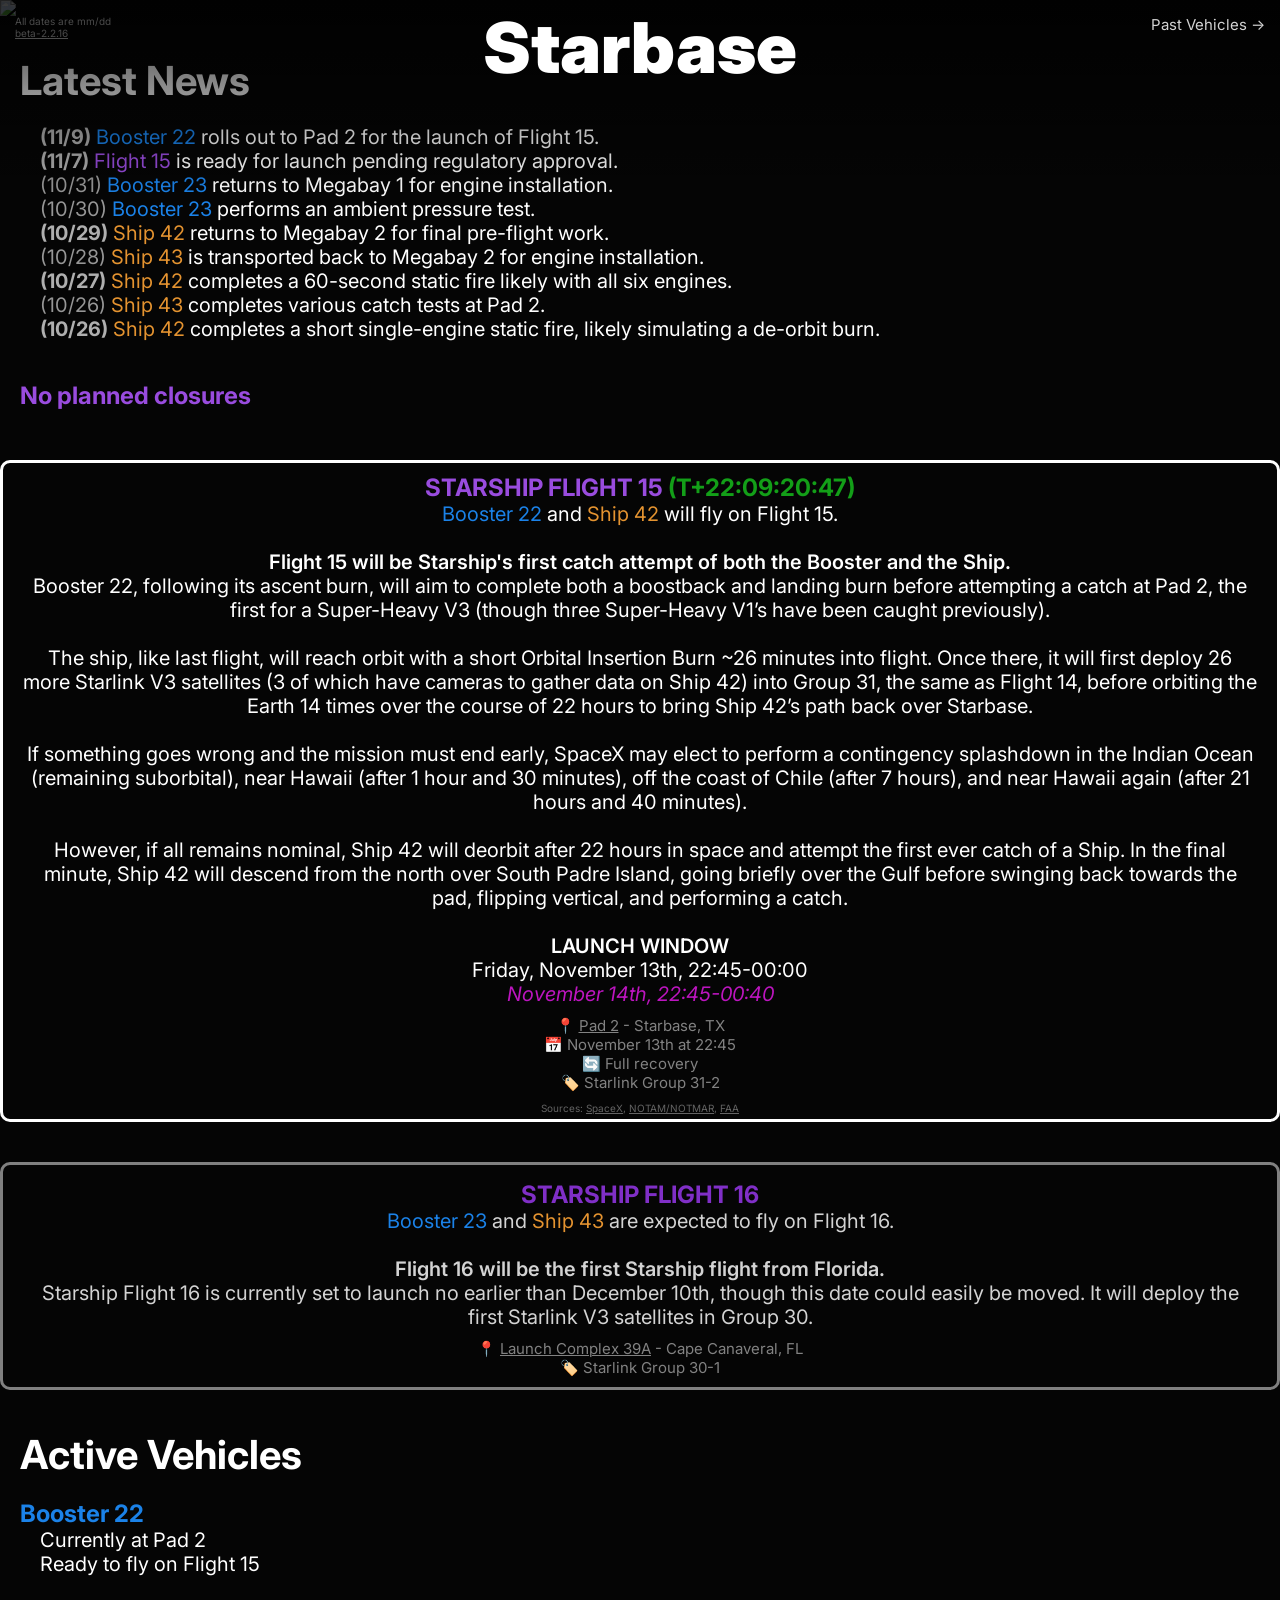
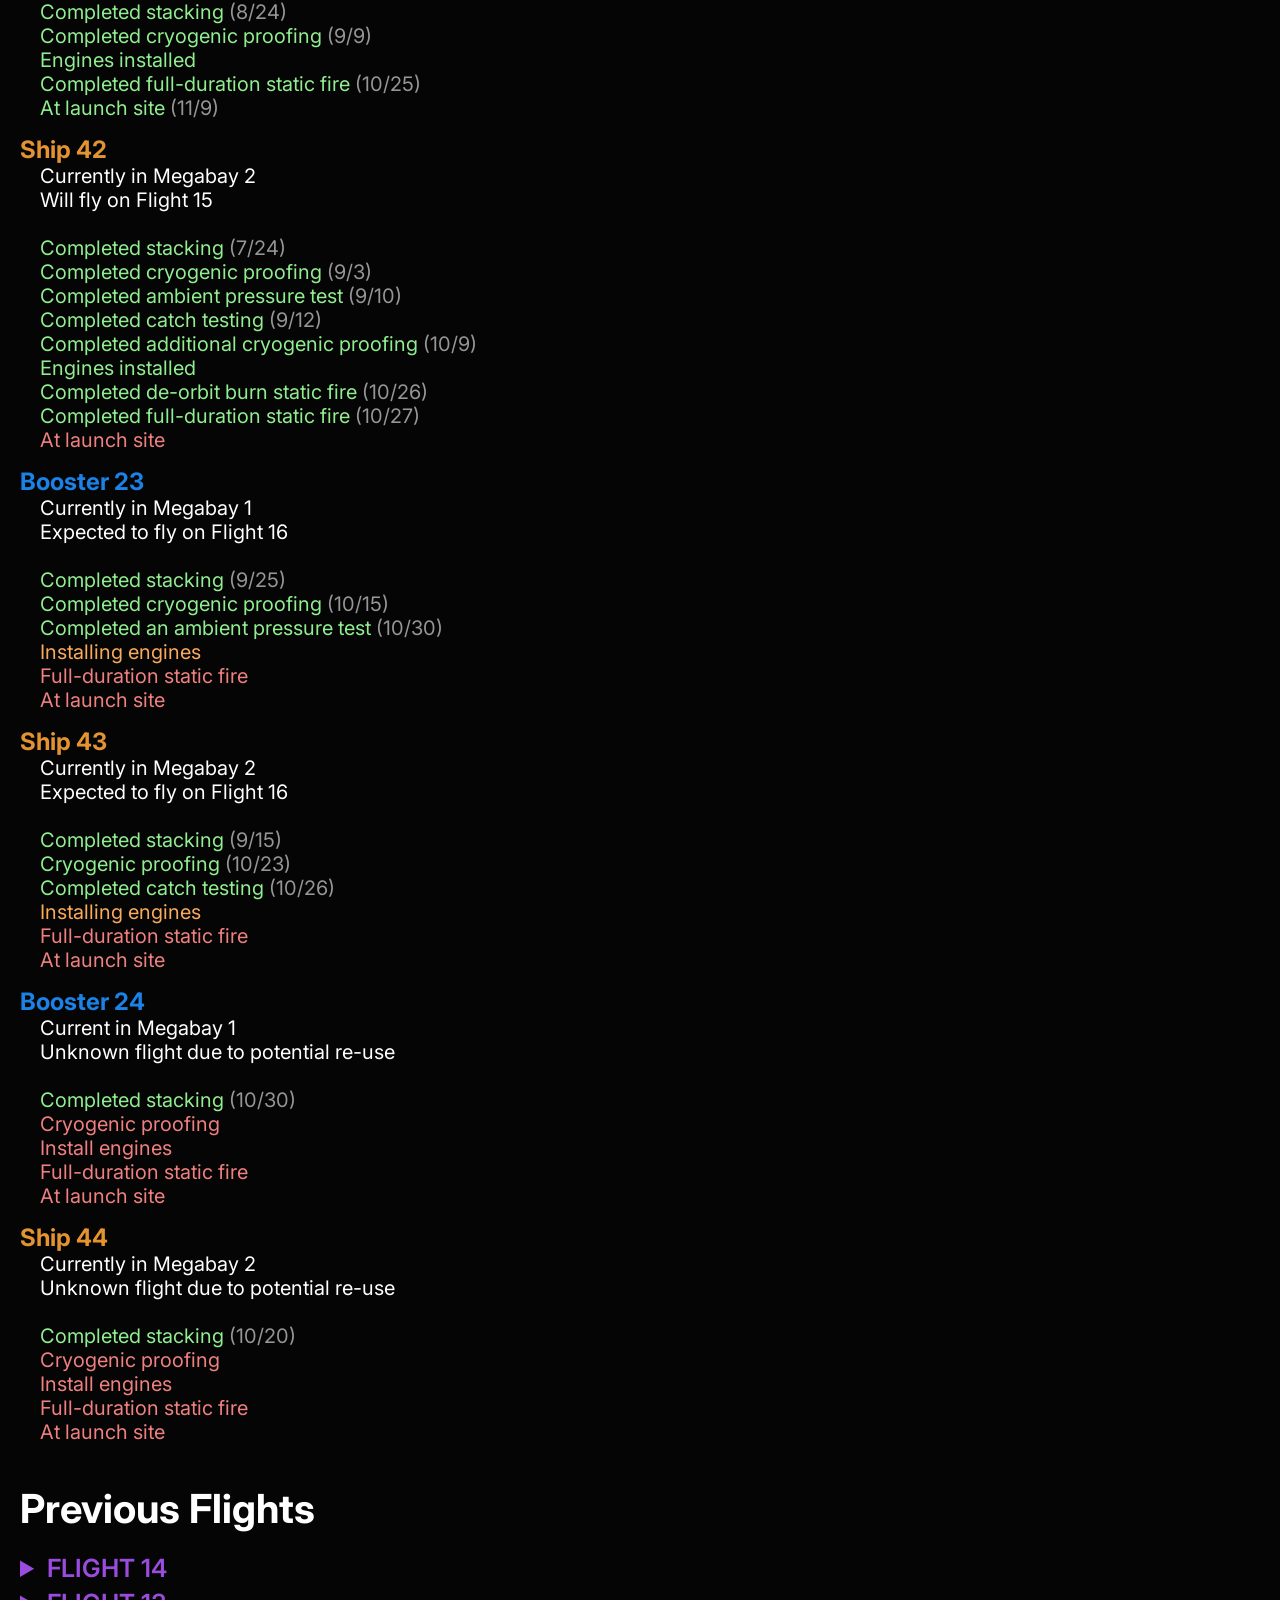
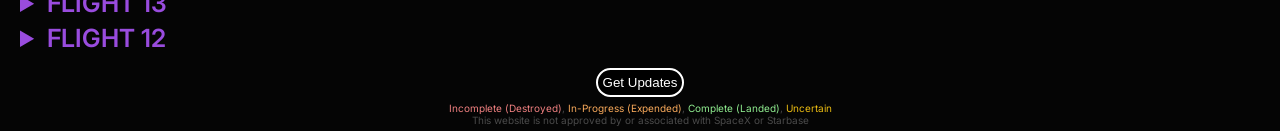
==== commit ff1f55d5: "beta-2.2.16 - Made launch window times adjust to the user's timezone (this does not apply to gray da" ====
--- a/index.html
+++ b/index.html
@@ -11,7 +11,7 @@
 <div class="h-wrapper">
     <img src="img/none.png" class="headerimg">
     <h1>Starbase</h1>
-    <p>All times in Central Time<br>All dates are mm/dd/yy<br><a href="https://github.com/BunkeredG/starbase-updates" target="_blank" class="a-source" id="ver-header"></a></p>
+    <p>All dates are mm/dd<br><a href="https://github.com/BunkeredG/starbase-updates" target="_blank" class="a-header" id="ver-header"></a></p>
     <p class="right expand11"><a href="past-vehicles.html" class="a-wrapper a-whiten">Past Vehicles -></a></p>
 </div>
 
@@ -26,8 +26,8 @@
 
 <div>
 <h2>Latest News</h2>
-<p class="n-item"><span class="b n-date">(11/07)</span> <span class="launchpad">NOTAM</span> is created for the contingency splashdown in the Indian Ocean.</p>
-<p class="n-item"><span class="b n-date">(11/07)</span> <span class="launch">Flight 15</span> is confirmed by SpaceX to launch on November 13th at 16:45.</p>
+<p class="n-item"><span class="b n-date">(11/9)</span> <span class="booster">Booster 22</span> rolls out to Pad 2 for the launch of Flight 15.</p>
+<p class="n-item"><span class="b n-date">(11/7)</span> <span class="launch">Flight 15</span> is ready for launch pending regulatory approval.</p>
 <p class="n-item"><span class="n-date">(10/31)</span> <span class="booster">Booster 23</span> returns to Megabay 1 for engine installation.</p>
 <p class="n-item"><span class="n-date">(10/30)</span> <span class="booster">Booster 23</span> performs an ambient pressure test.</p>
 <p class="n-item"><span class="b n-date">(10/29)</span> <span class="ship">Ship 42</span> returns to Megabay 2 for final pre-flight work.</p>
@@ -35,8 +35,6 @@
 <p class="n-item"><span class="b n-date">(10/27)</span> <span class="ship">Ship 42</span> completes a 60-second static fire likely with all six engines.</p>
 <p class="n-item"><span class="n-date">(10/26)</span> <span class="ship">Ship 43</span> completes various catch tests at Pad 2.</p>
 <p class="n-item"><span class="b n-date">(10/26)</span> <span class="ship">Ship 42</span> completes a short single-engine static fire, likely simulating a de-orbit burn.</p>
-<p class="n-item"><span class="b n-date">(10/26)</span> <span class="booster">Booster 22</span> returns to Megabay 1 for final pre-flight work.</p>
-<p class="n-item"><span class="b n-date">(10/25)</span> <span class="booster">Booster 22</span> completes a full-duration static fire with a length of roughly 15 seconds.</p>
 </div>
 
 <div id="closures">
@@ -72,13 +70,17 @@
 <pre>
 <span class="booster">Booster 22</span> and <span class="ship">Ship 42</span> will fly on Flight 15.
 
-<b>Flight 15 will be Starship's first catch attempt of both the Booster and the Ship.</b><br>Booster 22, following its ascent burn, will aim to complete both a boostback and landing burn before attempting a catch at Pad 2, the first for a Super-Heavy V3 (though three Super-Heavy V1’s have been caught previously). The ship, like last flight, will reach orbit with a short Orbital Insertion Burn ~26 minutes into flight. Once there, it will first deploy 26 more Starlink V3 satellites (3 of which have cameras to gather data on Ship 42) into Group 31, the same as Flight 14, before orbiting the Earth 14 times over the course of 22 hours to bring Ship 42’s path back over Starbase. If something goes wrong and the mission must end early, SpaceX may elect to perform a contingency splashdown in the Indian Ocean (remaining suborbital), near Hawaii (after 1 hour and 30 minutes), off the coast of Chile (after 7 hours), and near Hawaii again (after 21 hours and 40 minutes). However, if all remains nominal, Ship 42 will deorbit after 22 hours in space and attempt the first ever catch of a Ship. In the final minute, Ship 42 will descend from the north over South Padre Island, going briefly over the Gulf before swinging back towards the pad, flipping vertical, and performing a catch.
+<b>Flight 15 will be Starship's first catch attempt of both the Booster and the Ship.</b>
+Booster 22, following its ascent burn, will aim to complete both a boostback and landing burn before attempting a catch at Pad 2, the first for a Super-Heavy V3 (though three Super-Heavy V1’s have been caught previously).<br>
+The ship, like last flight, will reach orbit with a short Orbital Insertion Burn ~26 minutes into flight. Once there, it will first deploy 26 more Starlink V3 satellites (3 of which have cameras to gather data on Ship 42) into Group 31, the same as Flight 14, before orbiting the Earth 14 times over the course of 22 hours to bring Ship 42’s path back over Starbase.<br>
+If something goes wrong and the mission must end early, SpaceX may elect to perform a contingency splashdown in the Indian Ocean (remaining suborbital), near Hawaii (after 1 hour and 30 minutes), off the coast of Chile (after 7 hours), and near Hawaii again (after 21 hours and 40 minutes).<br>
+However, if all remains nominal, Ship 42 will deorbit after 22 hours in space and attempt the first ever catch of a Ship. In the final minute, Ship 42 will descend from the north over South Padre Island, going briefly over the Gulf before swinging back towards the pad, flipping vertical, and performing a catch.
 
 <b>LAUNCH WINDOW</b>
-Friday, November 13th, 16:45-18:00
-<span class="if-necessary">November 14th-19th, 16:45-19:00</span>
-<span class="p-sub sub-detail">📍 <a href="https://maps.app.goo.gl/tzyv1QAm8WyZ58Kr8" target="_blank" class="a-sub">Pad 2</a> - Starbase, TX<br>📅 November 13th at 16:45<br>🔄 Full recovery<br>🏷️ Starlink Group 31-2</span></pre>
-<span class="p-source">Sources: <a href="https://www.spacex.com/launches/starship-flight-15" target="_blank" class="a-source">SpaceX</a>, <a href="https://space-notices.com/entry/launch-starship-flight-15" target="_blank" class="a-source">NOTAM/NOTMAR</a></span>
+<span id="full-main"></span>
+<span id="full-alter" class="if-necessary"></span>
+<span class="p-sub sub-detail">📍 <a href="https://maps.app.goo.gl/tzyv1QAm8WyZ58Kr8" target="_blank" class="a-sub">Pad 2</a> - Starbase, TX<br>📅 <span id="mini"></span><br>🔄 Full recovery<br>🏷️ Starlink Group 31-2</span></pre>
+<span class="p-source">Sources: <a href="https://www.spacex.com/launches/starship-flight-15" target="_blank" class="a-source">SpaceX</a>, <a href="https://space-notices.com/entry/launch-starship-flight-15" target="_blank" class="a-source">NOTAM/NOTMAR</a>, <a href="https://www.fly.faa.gov/adv/adv_spt" target="_blank" class="a-source">FAA</a></span>
 </div>
 
 <div class="centered-div alt-centered-div">
@@ -100,14 +102,14 @@
 
 <h3 class="booster">Booster 22</h3>
 <pre>
-Currently in Megabay 1
-Will fly on Flight 15
+Currently at Pad 2
+Ready to fly on Flight 15
 
 <span class="complete">Completed stacking <span class="n-date">(8/24)</span>
 Completed cryogenic proofing <span class="n-date">(9/9)</span>
 Engines installed
-Completed full-duration static fire <span class="n-date">(10/25)</span></span>
-<span class="incomplete">At launch site</span>
+Completed full-duration static fire <span class="n-date">(10/25)</span>
+At launch site <span class="n-date">(11/9)</span></span>
 </pre>
 
 <h3 class="ship">Ship 42</h3>
--- a/stylesheet.css
+++ b/stylesheet.css
@@ -370,14 +370,14 @@
 }
 
 .p-source {
-    color: rgb(75, 75, 75);
+    color: rgb(100, 100, 100);
     font-size: 10px;
     display: block;
     padding-bottom: 5px;
 }
 
 .p-sub {
-    color: rgb(100, 100, 100);
+    color: rgb(130, 130, 130);
     font-size: 15px;
     margin: 0;
 }
@@ -389,6 +389,11 @@
 }
 
 .a-source {
+    color: rgb(100, 100, 100);
+    text-decoration-color: rgb(100, 100, 100);
+}
+
+.a-header {
     color: rgb(75, 75, 75);
     text-decoration-color: rgb(75, 75, 75);
 }
@@ -399,8 +404,8 @@
 }
 
 .a-sub {
-    color: rgb(100, 100, 100);
-    text-decoration-color: rgb(100, 100, 100);
+    color: rgb(130, 130, 130);
+    text-decoration-color: rgb(130, 130, 130);
 }
 
 .grow-link {
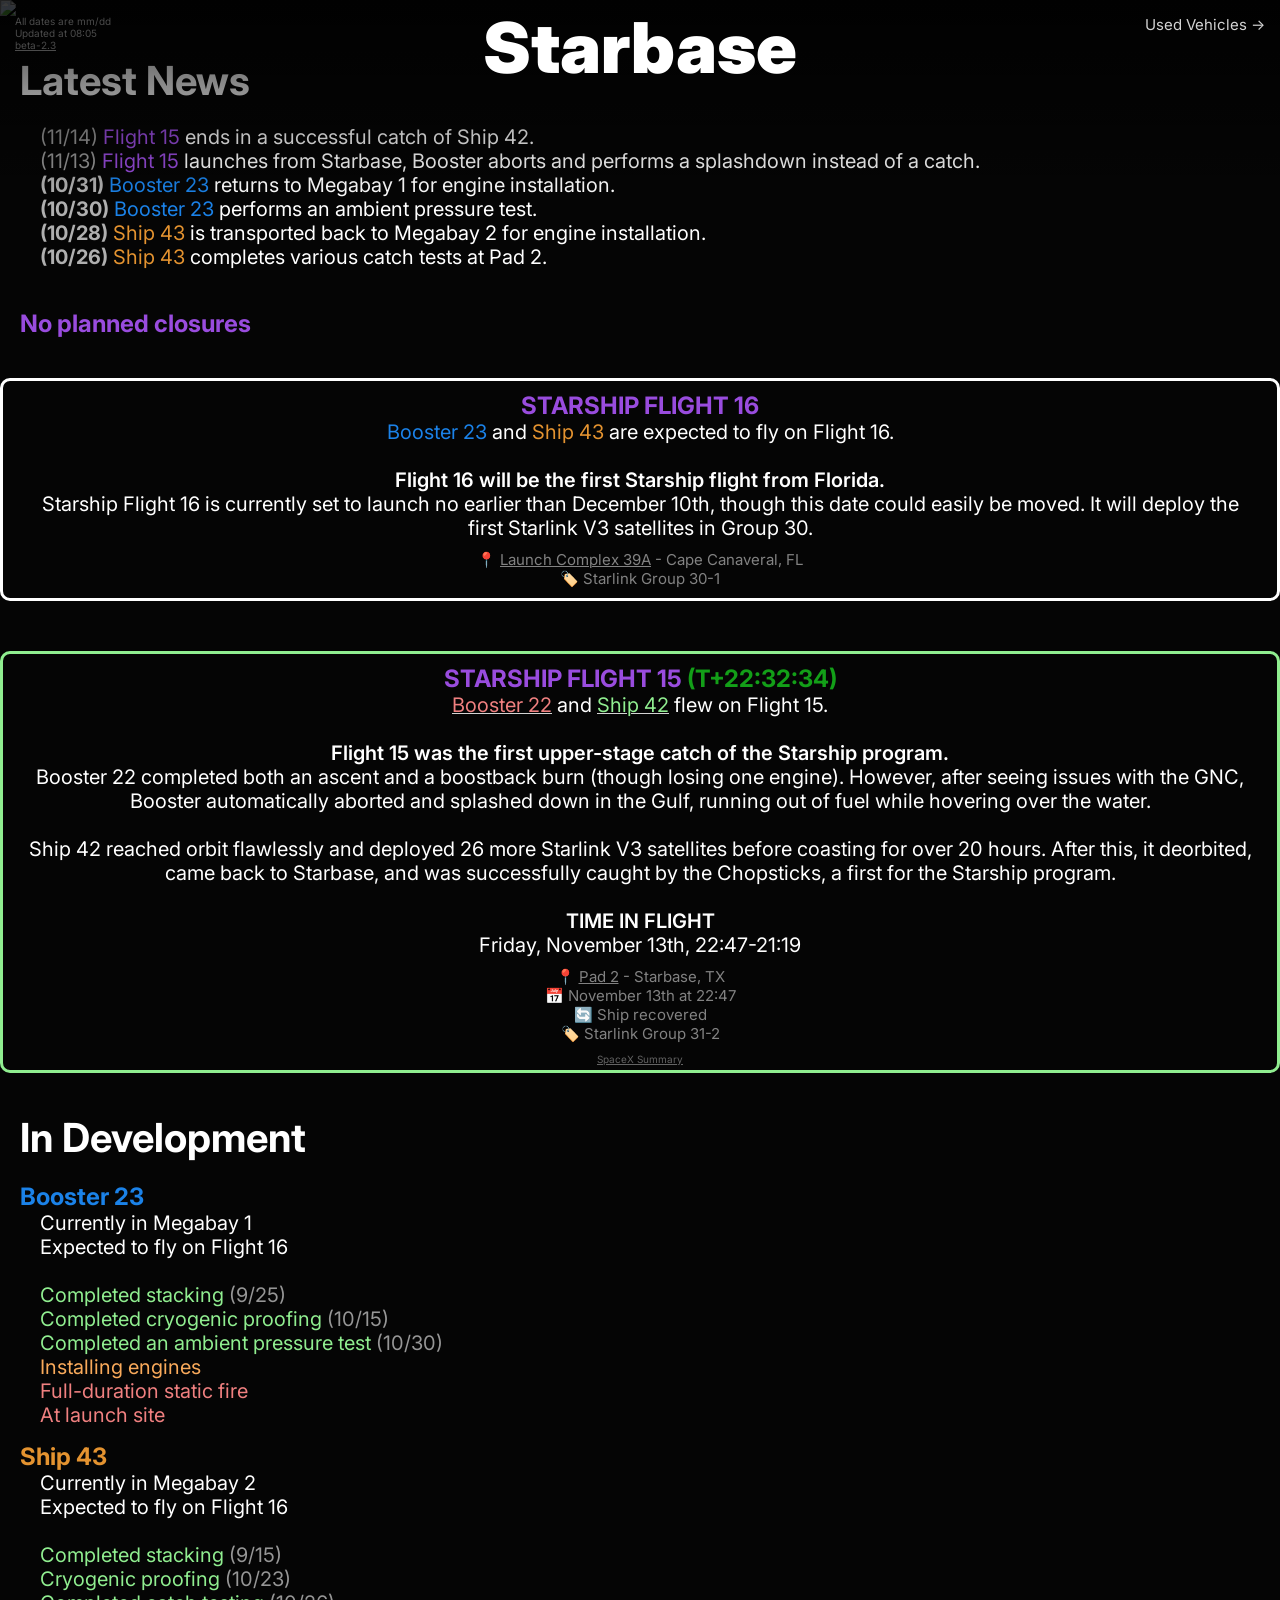
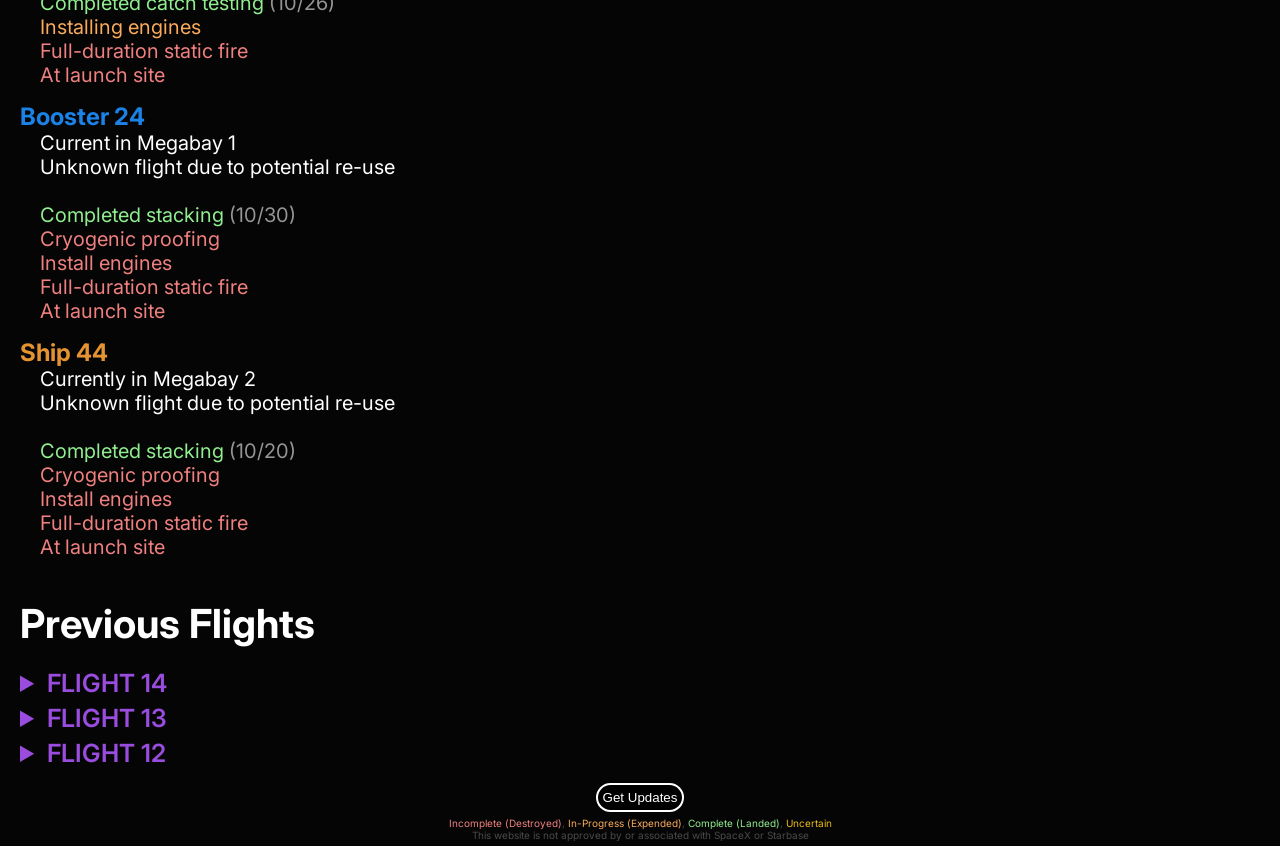
==== commit 0edad80d: "beta-2.3 - Added a new "complete flight" state for Starship flights. Flight 15 now has a paused T+ t" ====
--- a/index.html
+++ b/index.html
@@ -11,30 +11,27 @@
 <div class="h-wrapper">
     <img src="img/none.png" class="headerimg">
     <h1>Starbase</h1>
-    <p>All dates are mm/dd<br><a href="https://github.com/BunkeredG/starbase-updates" target="_blank" class="a-header" id="ver-header"></a></p>
-    <p class="right expand11"><a href="past-vehicles.html" class="a-wrapper a-whiten">Past Vehicles -></a></p>
+    <p>All dates are mm/dd<br>Updated at <span id="update"></span><br><a href="https://github.com/BunkeredG/starbase-updates" target="_blank" class="a-header" id="ver-header"></a></p>
+    <p class="right expand11"><a href="used-vehicles.html" class="a-wrapper a-whiten">Used Vehicles -></a></p>
 </div>
 
 <div class="fixed-header">
     <p id="id1" class="carousel"></p>
     <p id="id2" class="carousel"></p>
     <h2>Starbase</h2>
-    <p class="right expand11"><a href="past-vehicles.html" class="a-wrapper a-whiten">Past Vehicles -></a></p>
+    <p class="right expand11"><a href="used-vehicles.html" class="a-wrapper a-whiten">Used Vehicles -></a></p>
 </div>
 
 <div id="update-banner" class="update-banner" style="cursor: pointer;" hidden>Page updated since last visit. Refresh for latest updates</div>
 
 <div>
 <h2>Latest News</h2>
-<p class="n-item"><span class="b n-date">(11/9)</span> <span class="booster">Booster 22</span> rolls out to Pad 2 for the launch of Flight 15.</p>
-<p class="n-item"><span class="b n-date">(11/7)</span> <span class="launch">Flight 15</span> is ready for launch pending regulatory approval.</p>
-<p class="n-item"><span class="n-date">(10/31)</span> <span class="booster">Booster 23</span> returns to Megabay 1 for engine installation.</p>
-<p class="n-item"><span class="n-date">(10/30)</span> <span class="booster">Booster 23</span> performs an ambient pressure test.</p>
-<p class="n-item"><span class="b n-date">(10/29)</span> <span class="ship">Ship 42</span> returns to Megabay 2 for final pre-flight work.</p>
-<p class="n-item"><span class="n-date">(10/28)</span> <span class="ship">Ship 43</span> is transported back to Megabay 2 for engine installation.</p>
-<p class="n-item"><span class="b n-date">(10/27)</span> <span class="ship">Ship 42</span> completes a 60-second static fire likely with all six engines.</p>
-<p class="n-item"><span class="n-date">(10/26)</span> <span class="ship">Ship 43</span> completes various catch tests at Pad 2.</p>
-<p class="n-item"><span class="b n-date">(10/26)</span> <span class="ship">Ship 42</span> completes a short single-engine static fire, likely simulating a de-orbit burn.</p>
+<p class="n-item"><span class="n-date">(11/14)</span> <span class="launch">Flight 15</span> ends in a successful catch of Ship 42.</p>
+<p class="n-item"><span class="n-date">(11/13)</span> <span class="launch">Flight 15</span> launches from Starbase, Booster aborts and performs a splashdown instead of a catch.</p>
+<p class="n-item"><span class="b n-date">(10/31)</span> <span class="booster">Booster 23</span> returns to Megabay 1 for engine installation.</p>
+<p class="n-item"><span class="b n-date">(10/30)</span> <span class="booster">Booster 23</span> performs an ambient pressure test.</p>
+<p class="n-item"><span class="b n-date">(10/28)</span> <span class="ship">Ship 43</span> is transported back to Megabay 2 for engine installation.</p>
+<p class="n-item"><span class="b n-date">(10/26)</span> <span class="ship">Ship 43</span> completes various catch tests at Pad 2.</p>
 </div>
 
 <div id="closures">
@@ -65,31 +62,28 @@
 </details> -->
 </div>
 
-<div class="firstdiv centered-div">
-<h3 class="launch">STARSHIP FLIGHT 15 <span class="countdown" id="starship"></h3>
-<pre>
-<span class="booster">Booster 22</span> and <span class="ship">Ship 42</span> will fly on Flight 15.
-
-<b>Flight 15 will be Starship's first catch attempt of both the Booster and the Ship.</b>
-Booster 22, following its ascent burn, will aim to complete both a boostback and landing burn before attempting a catch at Pad 2, the first for a Super-Heavy V3 (though three Super-Heavy V1’s have been caught previously).<br>
-The ship, like last flight, will reach orbit with a short Orbital Insertion Burn ~26 minutes into flight. Once there, it will first deploy 26 more Starlink V3 satellites (3 of which have cameras to gather data on Ship 42) into Group 31, the same as Flight 14, before orbiting the Earth 14 times over the course of 22 hours to bring Ship 42’s path back over Starbase.<br>
-If something goes wrong and the mission must end early, SpaceX may elect to perform a contingency splashdown in the Indian Ocean (remaining suborbital), near Hawaii (after 1 hour and 30 minutes), off the coast of Chile (after 7 hours), and near Hawaii again (after 21 hours and 40 minutes).<br>
-However, if all remains nominal, Ship 42 will deorbit after 22 hours in space and attempt the first ever catch of a Ship. In the final minute, Ship 42 will descend from the north over South Padre Island, going briefly over the Gulf before swinging back towards the pad, flipping vertical, and performing a catch.
-
-<b>LAUNCH WINDOW</b>
-<span id="full-main"></span>
-<span id="full-alter" class="if-necessary"></span>
-<span class="p-sub sub-detail">📍 <a href="https://maps.app.goo.gl/tzyv1QAm8WyZ58Kr8" target="_blank" class="a-sub">Pad 2</a> - Starbase, TX<br>📅 <span id="mini"></span><br>🔄 Full recovery<br>🏷️ Starlink Group 31-2</span></pre>
-<span class="p-source">Sources: <a href="https://www.spacex.com/launches/starship-flight-15" target="_blank" class="a-source">SpaceX</a>, <a href="https://space-notices.com/entry/launch-starship-flight-15" target="_blank" class="a-source">NOTAM/NOTMAR</a>, <a href="https://www.fly.faa.gov/adv/adv_spt" target="_blank" class="a-source">FAA</a></span>
-</div>
-
-<div class="centered-div alt-centered-div">
+<div class="centered-div">
 <h3 class="launch">STARSHIP FLIGHT 16</h3>
 <pre>
 <span class="booster">Booster 23</span> and <span class="ship">Ship 43</span> are expected to fly on Flight 16.
 
 <b>Flight 16 will be the first Starship flight from Florida.</b><br>Starship Flight 16 is currently set to launch no earlier than December 10th, though this date could easily be moved. It will deploy the first Starlink V3 satellites in Group 30.
 <span class="p-sub sub-detail">📍 <a href="https://maps.app.goo.gl/aYxiTyx2fk4YAPZq9" target="_blank" class="a-sub">Launch Complex 39A</a> - Cape Canaveral, FL<br>🏷️ Starlink Group 30-1</span></pre>
+</div>
+
+<div class="firstdiv centered-div successful">
+<h3 class="launch">STARSHIP FLIGHT 15 <span style="color: rgb(19, 159, 24)">(T+22:32:34)</h3>
+<pre>
+<a class="a-none" href="used-vehicles.html#booster-22"><span class="incomplete">Booster 22</span></a> and <a class="a-none" href="used-vehicles.html#ship-42"><span class="complete">Ship 42</span></a> flew on Flight 15.
+
+<b>Flight 15 was the first upper-stage catch of the Starship program.</b>
+Booster 22 completed both an ascent and a boostback burn (though losing one engine). However, after seeing issues with the GNC, Booster automatically aborted and splashed down in the Gulf, running out of fuel while hovering over the water.<br>
+Ship 42 reached orbit flawlessly and deployed 26 more Starlink V3 satellites before coasting for over 20 hours. After this, it deorbited, came back to Starbase, and was successfully caught by the Chopsticks, a first for the Starship program.
+
+<b>TIME IN FLIGHT</b>
+<span id="full-main"></span>
+<span class="p-sub sub-detail">📍 <a href="https://maps.app.goo.gl/tzyv1QAm8WyZ58Kr8" target="_blank" class="a-sub">Pad 2</a> - Starbase, TX<br>📅 <span id="condensed"></span><br>🔄 Ship recovered<br>🏷️ Starlink Group 31-2</span></pre>
+<span class="p-source"><a href="https://www.spacex.com/launches/starship-flight-15" target="_blank" class="a-source">SpaceX Summary</a></span>
 </div>
 
 <!-- <h3 class="launch">STARSHIP FLIGHT <span class="countdown" id="starship"></span></h3> -->
@@ -98,35 +92,7 @@
 <!-- OLP-2 https://maps.app.goo.gl/tzyv1QAm8WyZ58Kr8, 39-A https://maps.app.goo.gl/aYxiTyx2fk4YAPZq9, OLP-1 https://maps.app.goo.gl/MtWHfqEe3jegbGAe9 -->
 
 <div>
-<h2>Active Vehicles</h2>
-
-<h3 class="booster">Booster 22</h3>
-<pre>
-Currently at Pad 2
-Ready to fly on Flight 15
-
-<span class="complete">Completed stacking <span class="n-date">(8/24)</span>
-Completed cryogenic proofing <span class="n-date">(9/9)</span>
-Engines installed
-Completed full-duration static fire <span class="n-date">(10/25)</span>
-At launch site <span class="n-date">(11/9)</span></span>
-</pre>
-
-<h3 class="ship">Ship 42</h3>
-<pre>
-Currently in Megabay 2
-Will fly on Flight 15
-
-<span class="complete">Completed stacking <span class="n-date">(7/24)</span>
-Completed cryogenic proofing <span class="n-date">(9/3)</span>
-Completed ambient pressure test <span class="n-date">(9/10)</span>
-Completed catch testing <span class="n-date">(9/12)</span>
-Completed additional cryogenic proofing <span class="n-date">(10/9)</span>
-Engines installed
-Completed de-orbit burn static fire <span class="n-date">(10/26)</span>
-Completed full-duration static fire <span class="n-date">(10/27)</span></span>
-<span class="incomplete">At launch site</span>
-</pre>
+<h2>In Development</h2>
 
 <h3 class="booster">Booster 23</h3>
 <pre>
@@ -192,10 +158,19 @@
 
 <div>
 <h2>Previous Flights</h2>
+<!-- <details>
+<summary class="dropdown-hover">FLIGHT 15</summary>
+<pre>
+<a class="a-none" href="used-vehicles.html#booster-22"><span class="incomplete">Booster 22</span></a> and <a class="a-none" href="used-vehicles.html#ship-42"><span class="complete">Ship 42</span></a> flew on Flight 15 on November 13th, 2026.
+
+-
+</pre>
+</details> -->
+
 <details>
 <summary class="dropdown-hover">FLIGHT 14</summary>
 <pre>
-<a class="a-none" href="past-vehicles.html#booster-21"><span class="in-progress">Booster 21</span></a> and <a class="a-none" href="past-vehicles.html#ship-41"><span class="in-progress">Ship 41</span></a> flew on Flight 14 on September 28th, 2026.
+<a class="a-none" href="used-vehicles.html#booster-21"><span class="in-progress">Booster 21</span></a> and <a class="a-none" href="used-vehicles.html#ship-41"><span class="in-progress">Ship 41</span></a> flew on Flight 14 on September 28th, 2026.
 
 Flight 14 was the first orbital flight of Starship. Booster 21 lost one engine during the ascent burn and another during an otherwise successful boostback burn. It then executed a successful landing burn and simulated being caught by the chopsticks, a first for Starship V3. Ship 41, even though it lost one of its RVAC engines, successfully reached orbit and deployed the first operational Starlink V3 satellites. Ship 41 only completed 2 of its planned 6 orbits due to a lack of confidence in the stability of the remaining engines. It completed its deobrit burn and splashed down off the coast of Hawaii, a planned contingency location.
 </pre>
@@ -204,7 +179,7 @@
 <details>
 <summary class="dropdown-hover">FLIGHT 13</summary>
 <pre>
-<a class="a-none" href="past-vehicles.html#booster-20"><span class="incomplete">Booster 20</span></a> and <a class="a-none" href="past-vehicles.html#ship-40"><span class="retired">Ship 40</span></a> flew on Flight 13 on July 24th, 2026.
+<a class="a-none" href="used-vehicles.html#booster-20"><span class="incomplete">Booster 20</span></a> and <a class="a-none" href="used-vehicles.html#ship-40"><span class="retired">Ship 40</span></a> flew on Flight 13 on July 24th, 2026.
 
 Flight 13 was the second test of Starship V3. Booster 20 completed most of its boostback burn, shutting down near the end due to potential ice clogging, and then failed to relight 5 of the planned 13 engines for its landing burn, resulting in a hard splashdown. Ship 40 successfully deployed real Starlink V3 satellites (though, since the flight path was suborbital, they did not join the constellation) for the first time, relit an engine in space, and splashed down in the Indian Ocean soft enough to remain in one piece.
 </pre>
@@ -213,7 +188,7 @@
 <details>
 <summary class="dropdown-hover">FLIGHT 12</summary>
 <pre>
-<a class="a-none" href="past-vehicles.html#booster-19"><span class="incomplete">Booster 19</span></a> and <a class="a-none" href="past-vehicles.html#ship-39"><span class="in-progress">Ship 39</span></a> flew on Flight 12 on May 22nd, 2026.
+<a class="a-none" href="used-vehicles.html#booster-19"><span class="incomplete">Booster 19</span></a> and <a class="a-none" href="used-vehicles.html#ship-39"><span class="in-progress">Ship 39</span></a> flew on Flight 12 on May 22nd, 2026.
 
 Flight 12 was the first test flight of Starship V3. One Raptor 3 engine flamed out on ascent and, after stage separation, Booster 19 was unable to perform its boostback burn. One of Ship 39's RVAC engines flamed out on ascent, but despite that the rest of the flight was successful, deploying dummy Starlink V3 satellites before splashing down in the Indian Ocean.
 </pre>
--- a/stylesheet.css
+++ b/stylesheet.css
@@ -308,6 +308,10 @@
 .centered-div h3 {
     margin: 0;
     padding-top: 10px;
+}
+
+.successful {
+    border: 3px lightgreen solid;
 }
 
 .alt-centered-div {
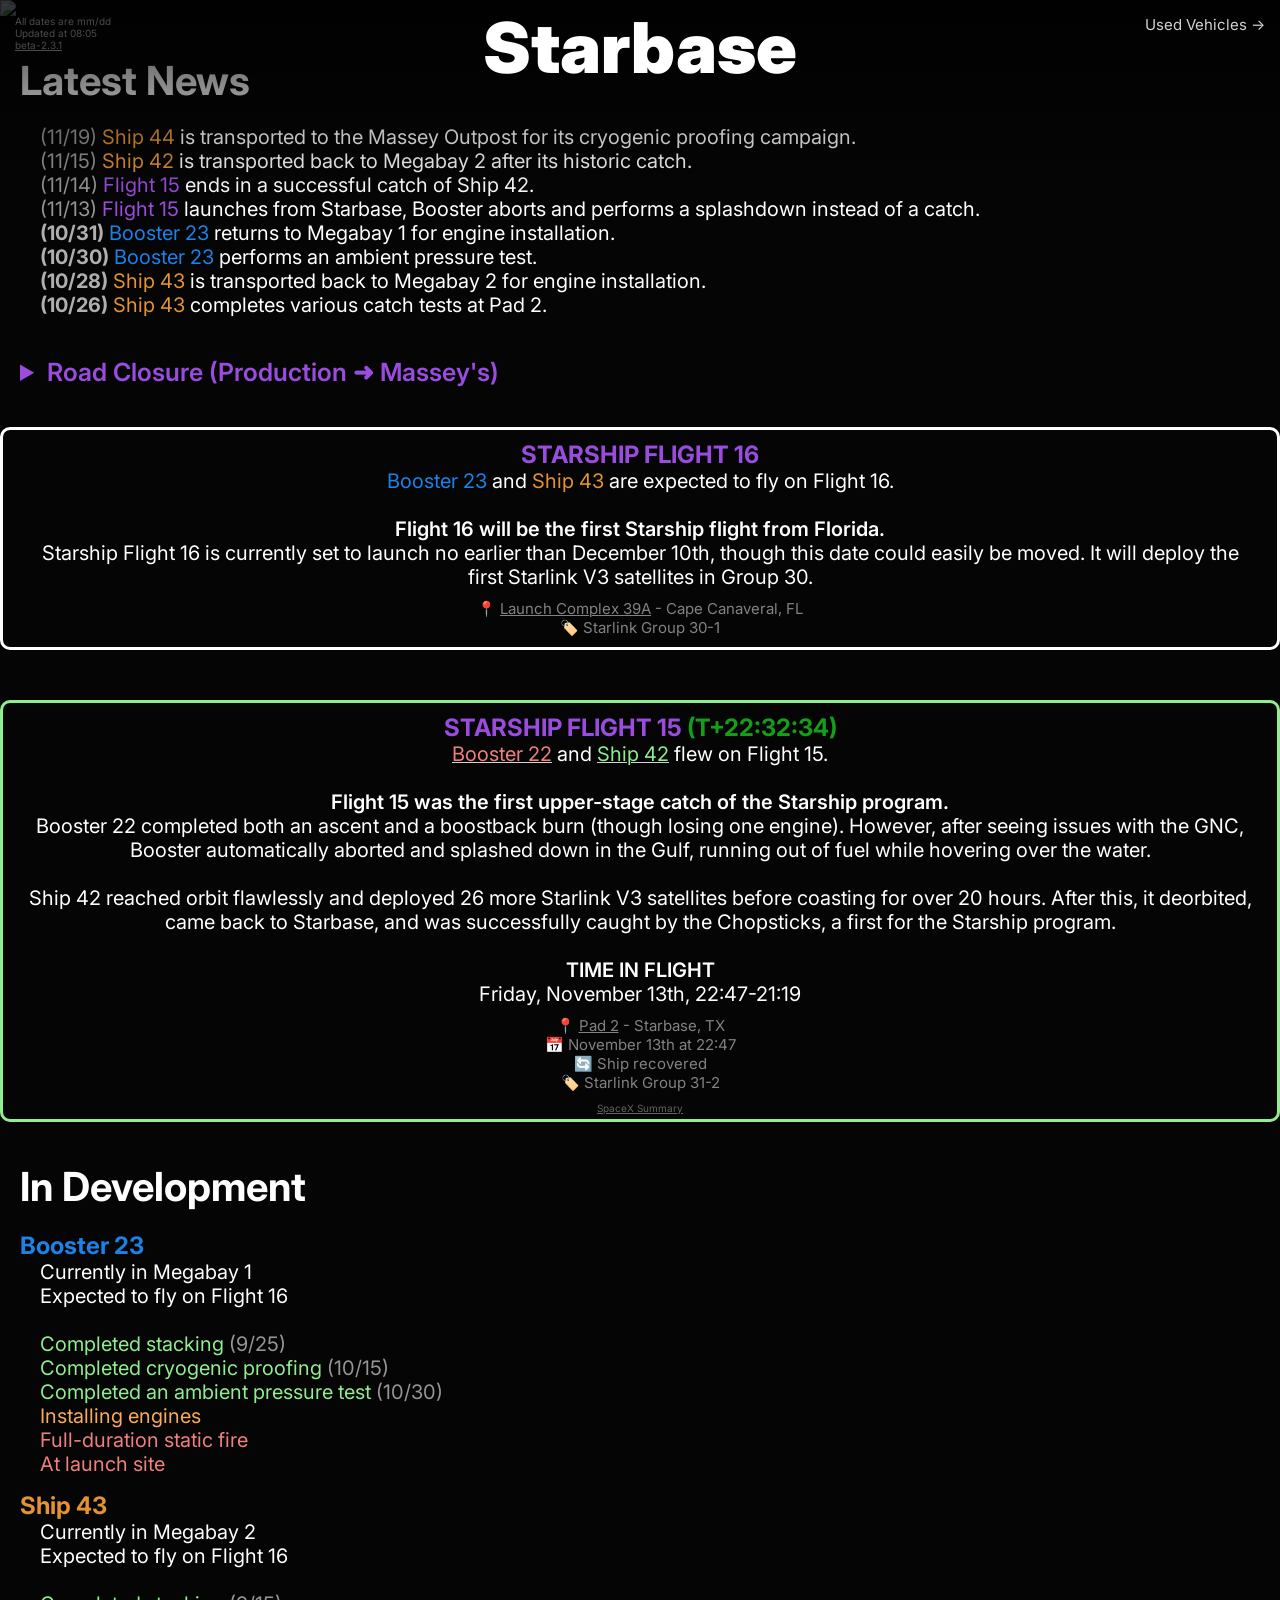
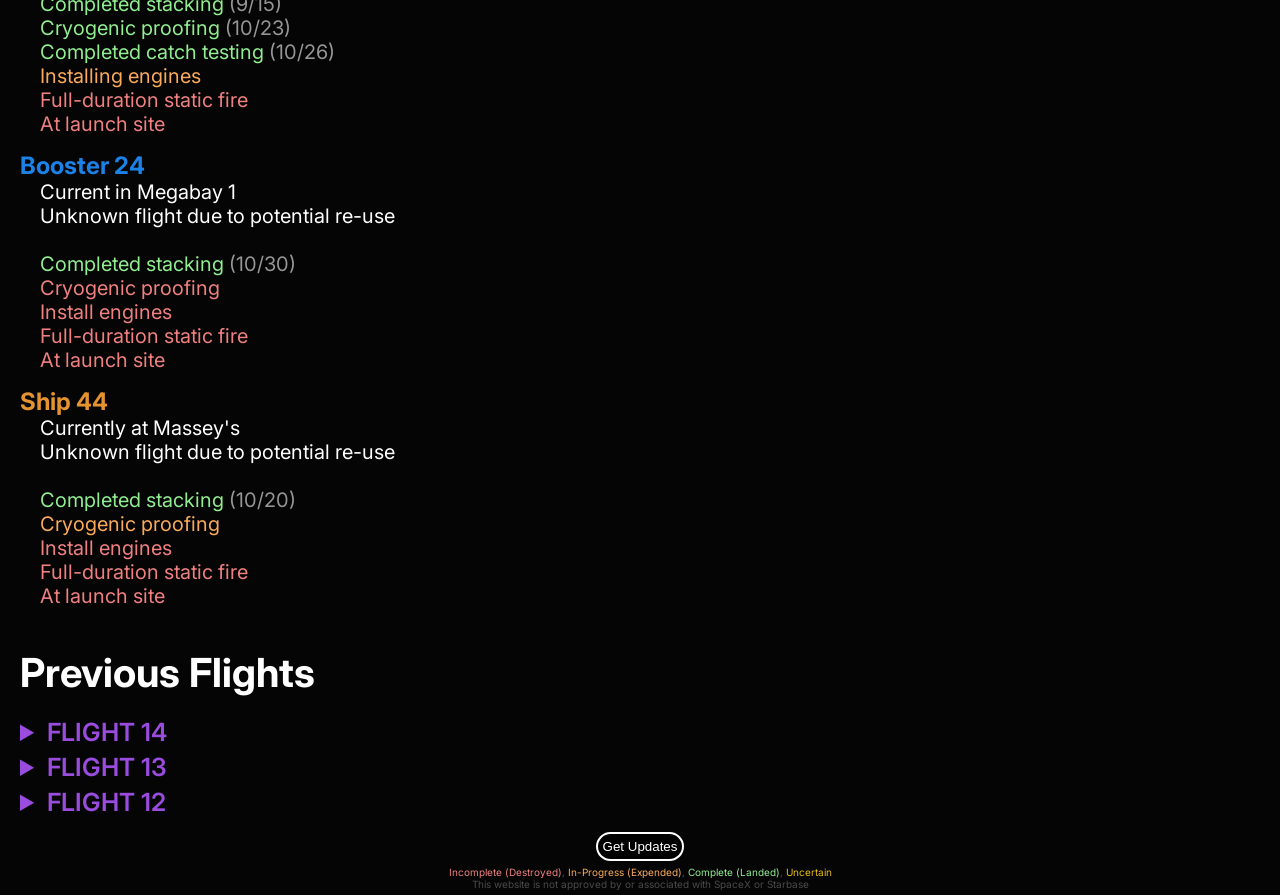
==== commit 8fd1ee3f: "2.3.1 - Fixed an issue with scrape_launches and added extra cases - Ship 44 goes to Massey's for its" ====
--- a/index.html
+++ b/index.html
@@ -26,6 +26,8 @@
 
 <div>
 <h2>Latest News</h2>
+<p class="n-item"><span class="n-date">(11/19)</span> <span class="ship">Ship 44</span> is transported to the Massey Outpost for its cryogenic proofing campaign.</p>
+<p class="n-item"><span class="n-date">(11/15)</span> <span class="ship">Ship 42</span> is transported back to Megabay 2 after its historic catch.</p>
 <p class="n-item"><span class="n-date">(11/14)</span> <span class="launch">Flight 15</span> ends in a successful catch of Ship 42.</p>
 <p class="n-item"><span class="n-date">(11/13)</span> <span class="launch">Flight 15</span> launches from Starbase, Booster aborts and performs a splashdown instead of a catch.</p>
 <p class="n-item"><span class="b n-date">(10/31)</span> <span class="booster">Booster 23</span> returns to Megabay 1 for engine installation.</p>
@@ -134,12 +136,12 @@
 
 <h3 class="ship">Ship 44</h3>
 <pre>
-Currently in Megabay 2
+Currently at Massey's
 Unknown flight due to potential re-use
 
 <span class="complete">Completed stacking <span class="n-date">(10/20)</span></span>
-<span class="incomplete">Cryogenic proofing
-Install engines
+<span class="in-progress">Cryogenic proofing</span>
+<span class="incomplete">Install engines
 Full-duration static fire
 At launch site</span>
 </pre>
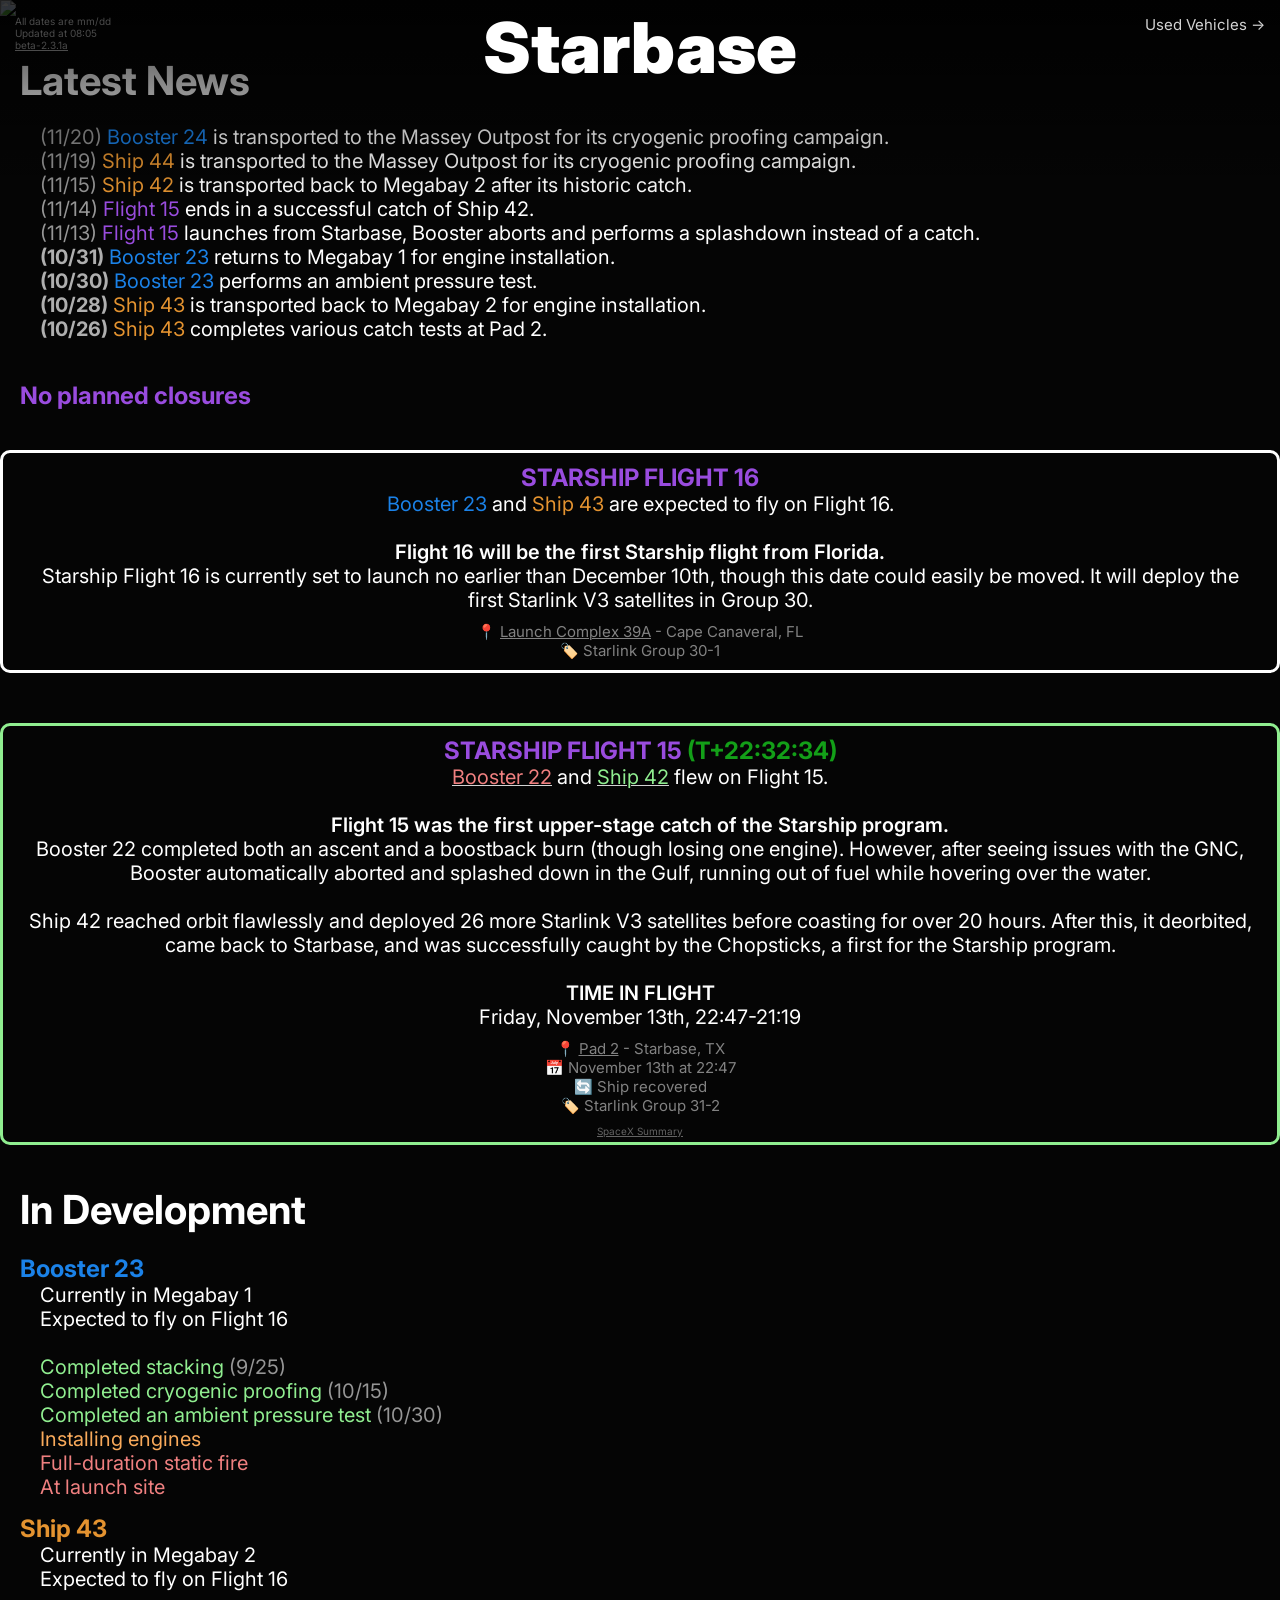
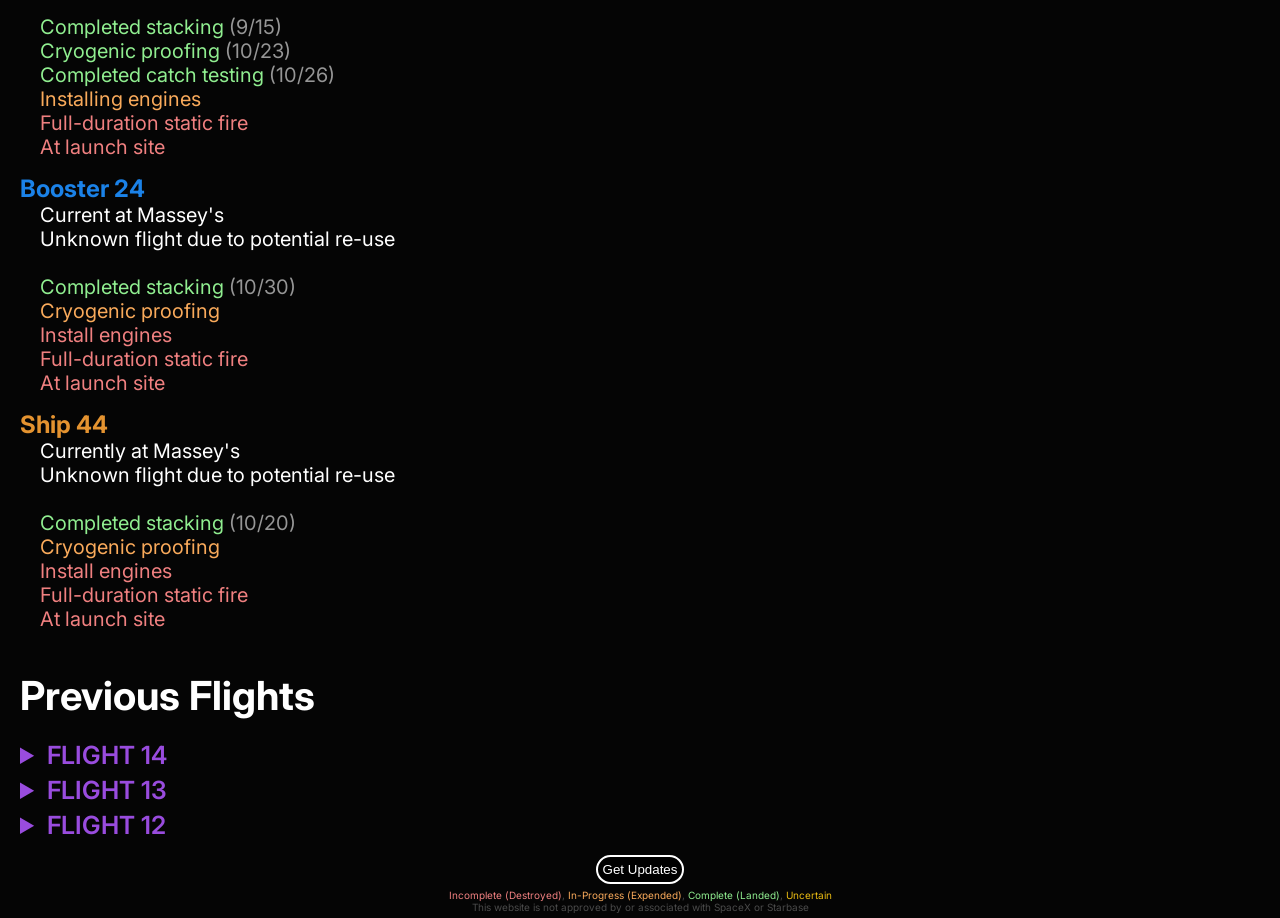
==== commit 91b0c6e4: "push beta-2.3.0a somehow didn't select the file to update" ====
--- a/index.html
+++ b/index.html
@@ -26,6 +26,7 @@
 
 <div>
 <h2>Latest News</h2>
+<p class="n-item"><span class="n-date">(11/20)</span> <span class="booster">Booster 24</span> is transported to the Massey Outpost for its cryogenic proofing campaign.</p>
 <p class="n-item"><span class="n-date">(11/19)</span> <span class="ship">Ship 44</span> is transported to the Massey Outpost for its cryogenic proofing campaign.</p>
 <p class="n-item"><span class="n-date">(11/15)</span> <span class="ship">Ship 42</span> is transported back to Megabay 2 after its historic catch.</p>
 <p class="n-item"><span class="n-date">(11/14)</span> <span class="launch">Flight 15</span> ends in a successful catch of Ship 42.</p>
@@ -124,12 +125,12 @@
 
 <h3 class="booster">Booster 24</h3>
 <pre>
-Current in Megabay 1
+Current at Massey's
 Unknown flight due to potential re-use
 
 <span class="complete">Completed stacking <span class="n-date">(10/30)</span></span>
-<span class="incomplete">Cryogenic proofing
-Install engines
+<span class="in-progress">Cryogenic proofing</span>
+<span class="incomplete">Install engines
 Full-duration static fire
 At launch site</span>
 </pre>
